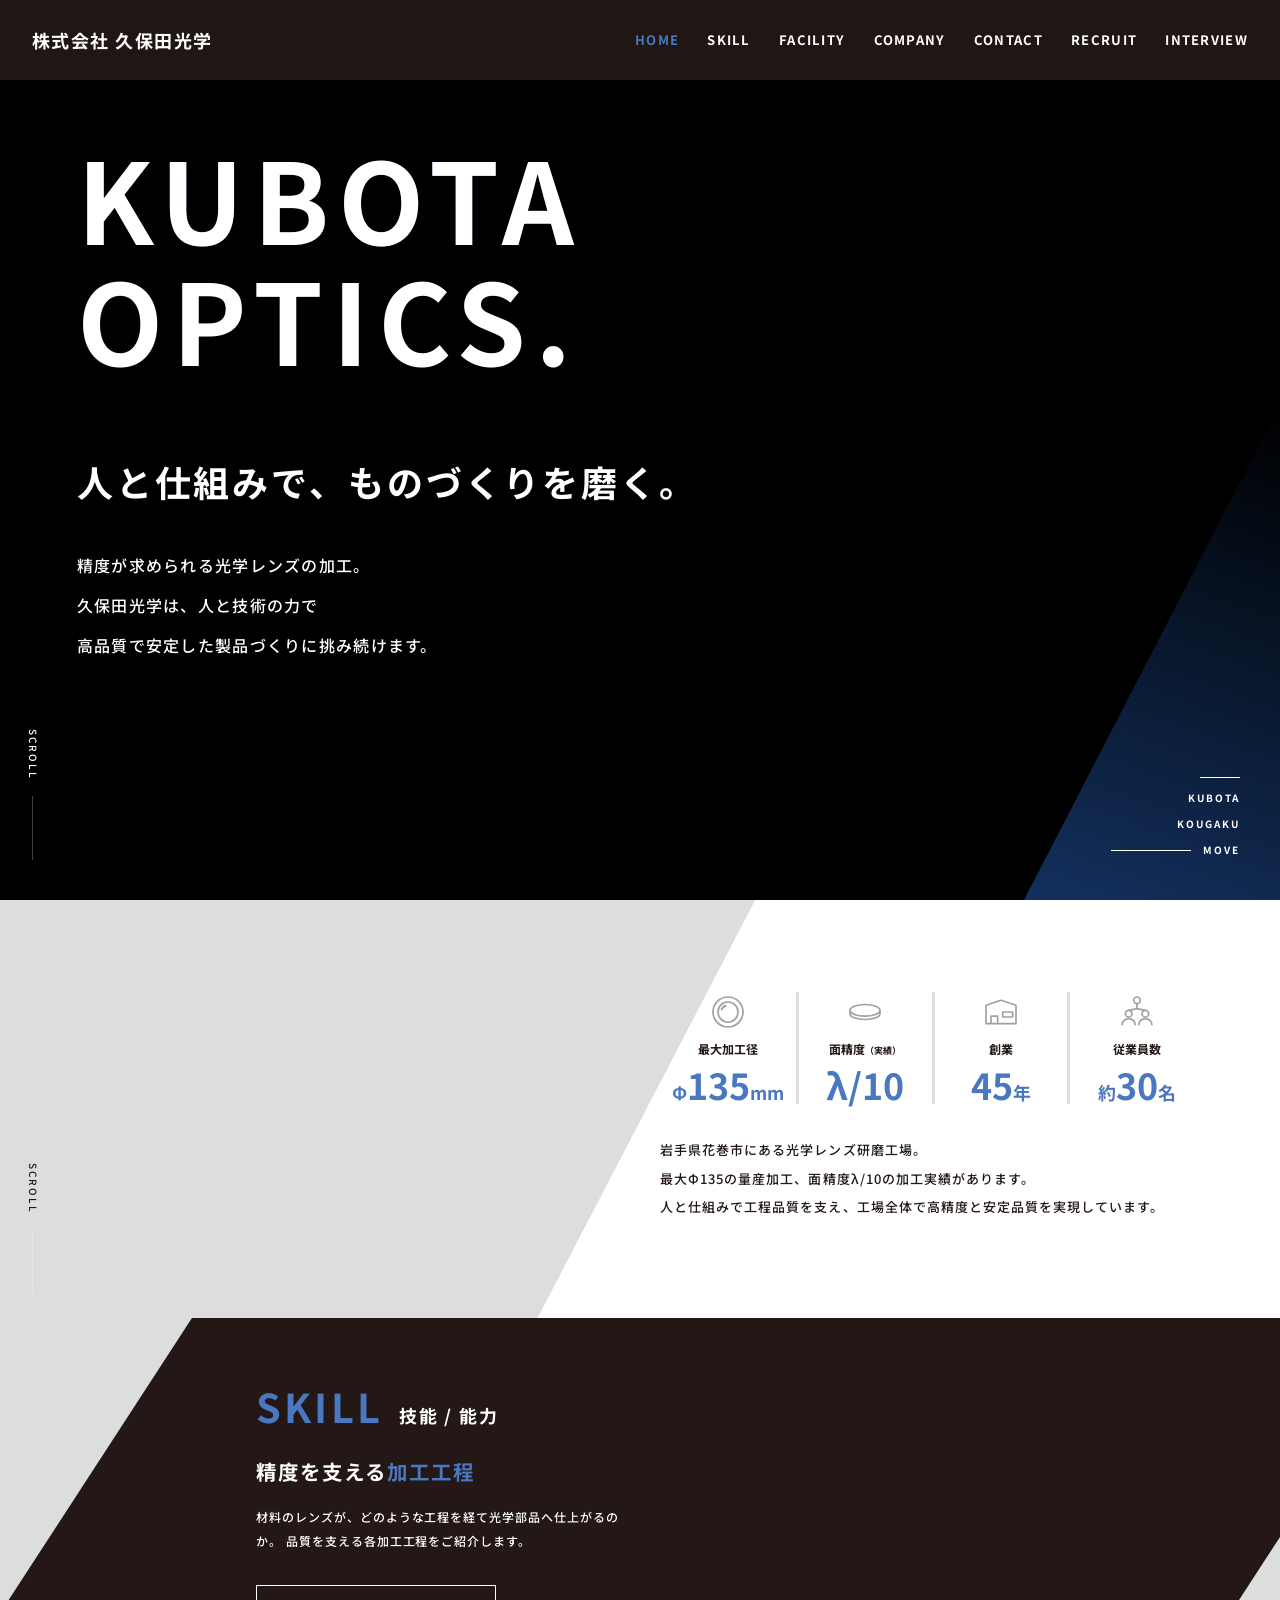
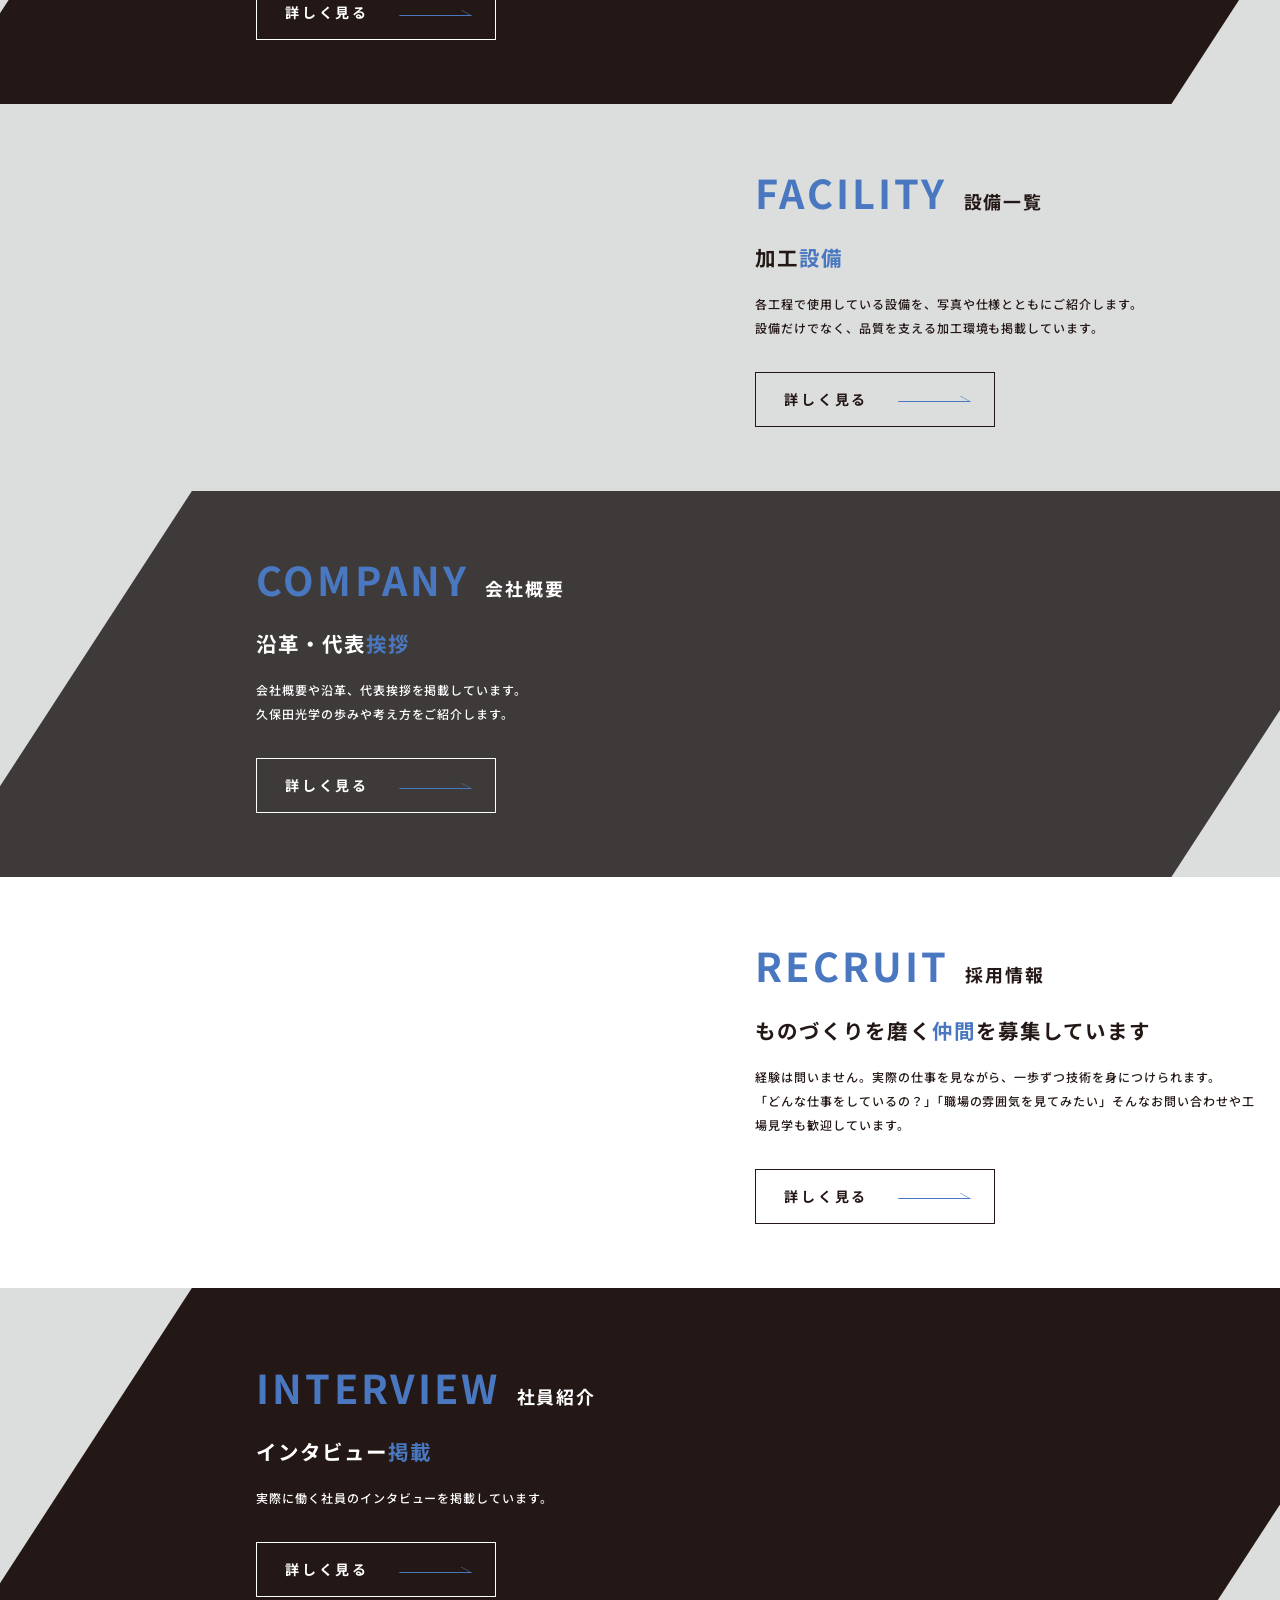
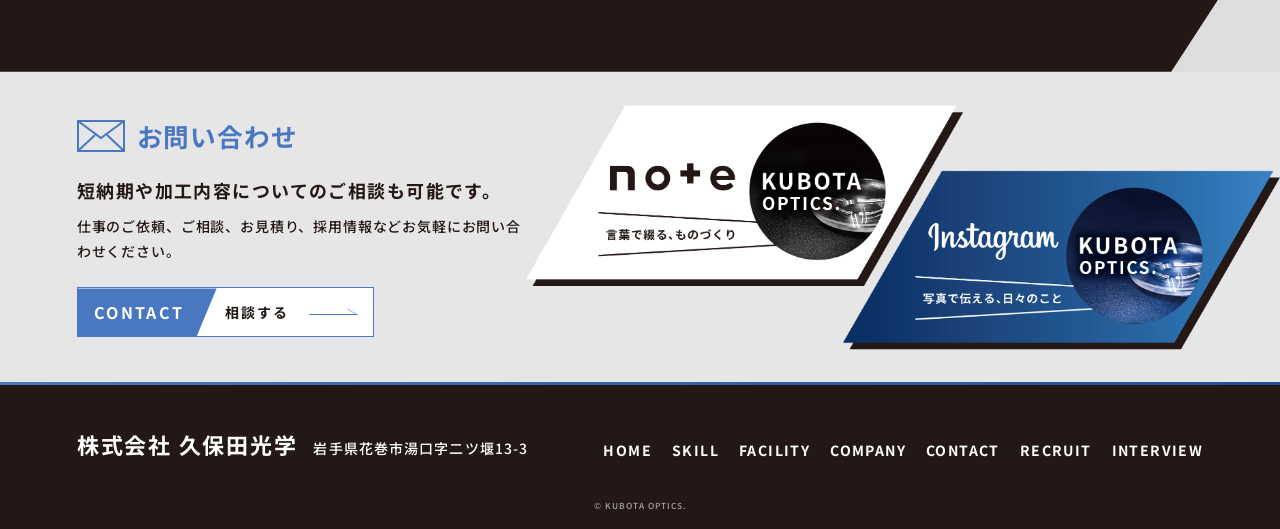
==== index.html @ 61ffe9e0 "initial commit" ====
<!doctype html>
<html lang="ja">
  <head>
    <meta charset="UTF-8" />
    <meta name="viewport" content="width=device-width, initial-scale=1.0" />

    <title>株式会社 久保田光学｜KUBOTA OPTICS.</title>
    <meta
      name="description"
      content="岩手県花巻市にある光学レンズ研磨工場、株式会社久保田光学の公式サイトです。"
    />

    <link rel="preconnect" href="https://fonts.googleapis.com" />
    <link rel="preconnect" href="https://fonts.gstatic.com" crossorigin />
    <link
      href="https://fonts.googleapis.com/css2?family=Noto+Sans+JP:wght@400;500;700;900&display=swap"
      rel="stylesheet"
    />
    <link rel="stylesheet" href="css/style.css" />
  </head>
  <body>
    <!-- ========== ヘッダー（常に追従） ========== -->
    <header class="l-header js-header">
      <div class="l-header__inner">
        <a class="l-header__logo" href="index.html">株式会社 久保田光学</a>

        <button
          class="c-hamburger js-hamburger"
          type="button"
          aria-controls="global-nav"
          aria-expanded="false"
          aria-label="メニューを開く"
        >
          <span class="c-hamburger__line"></span>
        </button>

        <nav
          class="l-header__nav js-drawer"
          id="global-nav"
          aria-label="グローバルナビゲーション"
        >
          <ul class="c-nav" role="list">
            <li class="c-nav__item">
              <a
                class="c-nav__link is-current"
                href="index.html"
                aria-current="page"
                >HOME</a
              >
            </li>
            <li class="c-nav__item">
              <a class="c-nav__link" href="skill.html">SKILL</a>
            </li>
            <li class="c-nav__item">
              <a class="c-nav__link" href="facility.html">FACILITY</a>
            </li>
            <li class="c-nav__item">
              <a class="c-nav__link" href="company.html">COMPANY</a>
            </li>
            <li class="c-nav__item">
              <a class="c-nav__link" href="contact.html">CONTACT</a>
            </li>
            <li class="c-nav__item">
              <a class="c-nav__link" href="recruit.html">RECRUIT</a>
            </li>
            <li class="c-nav__item">
              <a class="c-nav__link" href="interview.html">INTERVIEW</a>
            </li>
          </ul>
        </nav>
      </div>
    </header>

    <main>
      <!-- ========== KV + ABOUT（ロゴがスクロール追従→ABOUTで停止） ========== -->
      <div class="p-top-visual">
        <!-- 追従ロゴ：トラック内で sticky。トラック終端＝ABOUTのロゴ位置 -->
        <div class="p-top-visual__logo-track" aria-hidden="false">
          <h1 class="c-logo-mark js-logo-mark">
            <span class="c-logo-mark__line c-logo-mark__line--top">KUBOTA</span>
            <span class="c-logo-mark__line c-logo-mark__line--bottom"
              >OPTICS<span class="c-logo-mark__dot">.</span></span
            >
          </h1>
        </div>

        <!-- KV -->
        <section class="p-hero">
          <video
            class="p-hero__video js-hero-video"
            src="images/top/hero.mp4"
            poster="images/top/hero-poster.jpg"
            autoplay
            muted
            loop
            playsinline
            preload="metadata"
            aria-hidden="true"
          ></video>

          <div class="p-hero__inner l-inner">
            <!-- ロゴ分のスペース（実体は .c-logo-mark） -->
            <div
              class="p-hero__logo-space c-logo-space"
              aria-hidden="true"
            ></div>
            <p class="p-hero__catch">人と仕組みで、ものづくりを磨く。</p>
            <p class="p-hero__lead">
              精度が求められる光学レンズの加工。<br />
              久保田光学は、人と技術の力で<br />
              高品質で安定した製品づくりに挑み続けます。
            </p>
          </div>

          <p class="c-scroll-sign p-hero__scroll" aria-hidden="true">SCROLL</p>
          <p class="p-hero__move" aria-hidden="true">
            <span class="p-hero__move-text">KUBOTA</span>
            <span class="p-hero__move-text">KOUGAKU</span>
            <span class="p-hero__move-text p-hero__move-text--line">MOVE</span>
          </p>
        </section>

        <!-- ABOUT -->
        <section class="p-about" aria-labelledby="about-heading">
          <h2 class="u-visually-hidden" id="about-heading">
            久保田光学について
          </h2>
          <div class="p-about__inner l-inner">
            <div
              class="p-about__logo-space c-logo-space"
              aria-hidden="true"
            ></div>

            <div class="p-about__body">
              <ul class="c-data-list" role="list">
                <li class="c-data-list__item">
                  <svg
                    class="c-data-list__icon"
                    viewBox="0 0 48 48"
                    aria-hidden="true"
                  >
                    <circle cx="24" cy="24" r="18" />
                    <circle cx="24" cy="24" r="12" />
                    <path d="M16 22a9 9 0 0 1 6-6" />
                  </svg>
                  <p class="c-data-list__label">最大加工径</p>
                  <p class="c-data-list__value">
                    <small>Φ</small>135<small>mm</small>
                  </p>
                </li>
                <li class="c-data-list__item">
                  <svg
                    class="c-data-list__icon"
                    viewBox="0 0 48 48"
                    aria-hidden="true"
                  >
                    <ellipse cx="24" cy="22" rx="18" ry="7" />
                    <path d="M6 22v4c0 4 8 7 18 7s18-3 18-7v-4" />
                  </svg>
                  <p class="c-data-list__label">
                    面精度<small>（実績）</small>
                  </p>
                  <p class="c-data-list__value">λ/10</p>
                </li>
                <li class="c-data-list__item">
                  <svg
                    class="c-data-list__icon"
                    viewBox="0 0 48 48"
                    aria-hidden="true"
                  >
                    <path d="M6 38V16l18-6 18 6v22Z" />
                    <path d="M12 38v-9h8v9M26 24h12v6H26z" />
                  </svg>
                  <p class="c-data-list__label">創業</p>
                  <p class="c-data-list__value">45<small>年</small></p>
                </li>
                <li class="c-data-list__item">
                  <svg
                    class="c-data-list__icon"
                    viewBox="0 0 48 48"
                    aria-hidden="true"
                  >
                    <circle cx="24" cy="10" r="4" />
                    <circle cx="14" cy="26" r="4" />
                    <circle cx="34" cy="26" r="4" />
                    <path
                      d="M24 14v6M24 20 14 22M24 20l10 2M6 40c0-5 4-8 8-8s8 3 8 8M26 40c0-5 4-8 8-8s8 3 8 8"
                    />
                  </svg>
                  <p class="c-data-list__label">従業員数</p>
                  <p class="c-data-list__value">
                    <small>約</small>30<small>名</small>
                  </p>
                </li>
              </ul>

              <p class="p-about__text">
                岩手県花巻市にある光学レンズ研磨工場。<br />
                最大Φ135の量産加工、面精度λ/10の加工実績があります。<br
                  class="u-hidden-sp"
                />
                人と仕組みで工程品質を支え、工場全体で高精度と安定品質を実現しています。
              </p>
            </div>
          </div>

          <p class="c-scroll-sign p-about__scroll" aria-hidden="true">SCROLL</p>
        </section>
      </div>

      <!-- ========== SKILL ========== -->
      <section
        class="c-split c-split--panel-dark"
        id="skill"
        aria-labelledby="skill-heading"
      >
        <div class="c-split__body js-inview u-slide-left-sp">
          <h2 class="c-section-title" id="skill-heading">
            <span class="c-section-title__en">SKILL</span>
            <span class="c-section-title__ja">技能 / 能力</span>
          </h2>
          <p class="c-split__subtitle">精度を支える<em>加工工程</em></p>
          <p class="c-split__text">
            材料のレンズが、どのような工程を経て光学部品へ仕上がるのか。
            品質を支える各加工工程をご紹介します。
          </p>
          <a class="c-button" href="skill.html">詳しく見る</a>
        </div>
        <div class="c-split__media js-inview u-fade-left">
          <div class="c-photo-swap">
            <picture>
              <!-- SP 専用画像 -->
              <source
                media="(max-width: 767px)"
                srcset="images/top/skill-sp.png"
              />
              <img
                class="c-photo-swap__img"
                src="images/top/skill-mono.png"
                alt="研磨中の光学レンズ"
                width="1500"
                height="731"
                loading="lazy"
              />
            </picture>
            <img
              class="c-photo-swap__img c-photo-swap__img--color"
              src="images/top/skill-color.png"
              alt=""
              width="1500"
              height="731"
              loading="lazy"
            />
          </div>
        </div>
      </section>

      <!-- ========== FACILITY ========== -->
      <section
        class="c-split c-split--reverse c-split--light"
        id="facility"
        aria-labelledby="facility-heading"
      >
        <div class="c-split__body js-inview u-slide-left-sp">
          <h2 class="c-section-title" id="facility-heading">
            <span class="c-section-title__en">FACILITY</span>
            <span class="c-section-title__ja">設備一覧</span>
          </h2>
          <p class="c-split__subtitle">加工<em>設備</em></p>
          <p class="c-split__text">
            各工程で使用している設備を、写真や仕様とともにご紹介します。<br
              class="u-hidden-sp"
            />
            設備だけでなく、品質を支える加工環境も掲載しています。
          </p>
          <a class="c-button" href="facility.html">詳しく見る</a>
        </div>
        <div class="c-split__media js-inview u-fade-right">
          <div class="c-photo-swap">
            <picture>
              <!-- SP 専用画像 -->
              <source
                media="(max-width: 767px)"
                srcset="images/top/facility-sp.png"
              />
              <img
                class="c-photo-swap__img"
                src="images/top/facility-mono.png"
                alt="加工設備が並ぶ工場内"
                width="1960"
                height="731"
                loading="lazy"
              />
            </picture>
            <img
              class="c-photo-swap__img c-photo-swap__img--color"
              src="images/top/facility-color.png"
              alt=""
              width="1960"
              height="731"
              loading="lazy"
            />
          </div>
        </div>
      </section>

      <!-- ========== COMPANY ========== -->
      <section
        class="c-split c-split--panel-gray"
        id="company"
        aria-labelledby="company-heading"
      >
        <div class="c-split__body js-inview u-slide-left-sp">
          <h2 class="c-section-title" id="company-heading">
            <span class="c-section-title__en">COMPANY</span>
            <span class="c-section-title__ja">会社概要</span>
          </h2>
          <p class="c-split__subtitle">沿革・代表<em>挨拶</em></p>
          <p class="c-split__text">
            会社概要や沿革、代表挨拶を掲載しています。<br class="u-hidden-sp" />
            久保田光学の歩みや考え方をご紹介します。
          </p>
          <a class="c-button" href="company.html">詳しく見る</a>
        </div>
        <div class="c-split__media js-inview u-fade-left">
          <div class="c-photo-swap">
            <picture>
              <!-- SP 専用画像 -->
              <source
                media="(max-width: 767px)"
                srcset="images/top/company-sp.png"
              />
              <img
                class="c-photo-swap__img"
                src="images/top/company-mono.png"
                alt="久保田光学の社屋外観"
                width="1532"
                height="731"
                loading="lazy"
              />
            </picture>
            <img
              class="c-photo-swap__img c-photo-swap__img--color"
              src="images/top/company-color.png"
              alt=""
              width="1532"
              height="731"
              loading="lazy"
            />
          </div>
        </div>
      </section>

      <!-- ========== RECRUIT ========== -->
      <section
        class="c-split c-split--reverse c-split--white"
        id="recruit"
        aria-labelledby="recruit-heading"
      >
        <div class="c-split__body js-inview u-slide-left-sp">
          <h2 class="c-section-title" id="recruit-heading">
            <span class="c-section-title__en">RECRUIT</span>
            <span class="c-section-title__ja">採用情報</span>
          </h2>
          <p class="c-split__subtitle">
            <span class="u-inline-block">ものづくりを磨く<em>仲間</em>を</span
            ><br class="u-hidden-pc" /><span class="u-inline-block"
              >募集しています</span
            >
          </p>
          <p class="c-split__text">
            経験は問いません。<br class="u-hidden-pc" /><span
              class="u-hidden-sp"
              >実際の仕事を見ながら、</span
            >一歩ずつ技術を身につけられます。<span class="u-hidden-sp"
              ><br />
              「どんな仕事をしているの？」「職場の雰囲気を見てみたい」そんなお問い合わせや工場見学も歓迎しています。</span
            >
          </p>
          <a class="c-button" href="recruit.html">詳しく見る</a>
        </div>
        <div class="c-split__media js-inview u-fade-right">
          <div class="c-photo-swap">
            <picture>
              <!-- SP 専用画像 -->
              <source
                media="(max-width: 767px)"
                srcset="images/top/recruit-sp.png"
              />
              <img
                class="c-photo-swap__img"
                src="images/top/recruit-mono.png"
                alt="工場で働く社員たち"
                width="1975"
                height="731"
                loading="lazy"
              />
            </picture>
            <img
              class="c-photo-swap__img c-photo-swap__img--color"
              src="images/top/recruit-color.png"
              alt=""
              width="1975"
              height="731"
              loading="lazy"
            />
          </div>
        </div>
      </section>

      <!-- ========== INTERVIEW ========== -->
      <section
        class="c-split c-split--panel-dark"
        id="interview"
        aria-labelledby="interview-heading"
      >
        <div class="c-split__body js-inview u-slide-left-sp">
          <h2 class="c-section-title" id="interview-heading">
            <span class="c-section-title__en">INTERVIEW</span>
            <span class="c-section-title__ja">社員紹介</span>
          </h2>
          <p class="c-split__subtitle">インタビュー<em>掲載</em></p>
          <p class="c-split__text">
            実際に働く社員のインタビューを掲載しています。
          </p>
          <a class="c-button" href="interview.html">詳しく見る</a>
        </div>
        <div class="c-split__media js-inview u-fade-left">
          <div class="c-photo-swap">
            <picture>
              <!-- SP 専用画像 -->
              <source
                media="(max-width: 767px)"
                srcset="images/top/interview-sp.png"
              />
              <img
                class="c-photo-swap__img"
                src="images/top/interview-mono.png"
                alt="測定器でレンズを確認する社員"
                width="1525"
                height="731"
                loading="lazy"
              />
            </picture>
            <img
              class="c-photo-swap__img c-photo-swap__img--color"
              src="images/top/interview-color.png"
              alt=""
              width="1525"
              height="731"
              loading="lazy"
            />
          </div>
        </div>
      </section>

      <!-- ========== CONTACT ========== -->
      <section
        class="p-top-contact"
        id="contact"
        aria-labelledby="contact-heading"
      >
        <div class="p-top-contact__inner l-inner">
          <div class="p-top-contact__body">
            <h2 class="c-icon-title" id="contact-heading">
              <svg
                class="c-icon-title__icon"
                viewBox="0 0 48 32"
                aria-hidden="true"
              >
                <rect x="1" y="1" width="46" height="30" />
                <path d="m1 1 23 17L47 1M1 31l17-16M47 31 30 15" />
              </svg>
              お問い合わせ
            </h2>
            <p class="p-top-contact__lead">
              短納期や加工内容についてのご相談も可能<br
                class="u-hidden-pc"
              />です。
            </p>
            <p class="p-top-contact__text">
              仕事のご依頼、ご相談、お見積り、採用情報などお気軽にお問い合わせください。
            </p>
            <a class="c-cta-button" href="contact.html">
              <span class="c-cta-button__label">CONTACT</span>
              <span class="c-cta-button__text">相談する</span>
            </a>
          </div>

          <div class="p-top-contact__sns">
            <ul class="c-banner-list c-banner-list--stagger" role="list">
              <li class="c-banner-list__item js-inview u-fade-up">
                <a
                  class="c-banner"
                  href="https://note.com/kubota_optical"
                  target="_blank"
                  rel="noopener noreferrer"
                >
                  <picture>
                    <!-- SP 専用画像 -->
                    <source
                      media="(max-width: 767px)"
                      srcset="images/top/banner-note-sp.png"
                    />
                    <img
                      class="c-banner__img"
                      src="images/top/banner-note.png"
                      alt="note｜久保田光学の公式note"
                      width="1282"
                      height="535"
                      loading="lazy"
                    />
                  </picture>
                </a>
              </li>
              <li
                class="c-banner-list__item js-inview u-fade-up"
                style="--delay: 0.15s"
              >
                <a
                  class="c-banner"
                  href="https://www.instagram.com/kubota_optics/"
                  target="_blank"
                  rel="noopener noreferrer"
                >
                  <picture>
                    <!-- SP 専用画像 -->
                    <source
                      media="(max-width: 767px)"
                      srcset="images/top/banner-instagram-sp.png"
                    />
                    <img
                      class="c-banner__img"
                      src="images/top/banner-instagram.png"
                      alt="Instagram｜久保田光学の公式インスタグラム"
                      width="1282"
                      height="535"
                      loading="lazy"
                    />
                  </picture>
                </a>
              </li>
            </ul>
          </div>
        </div>
      </section>
    </main>

    <!-- ========== フッター ========== -->
    <footer class="l-footer">
      <div class="l-footer__inner l-inner">
        <div class="l-footer__info">
          <p class="l-footer__name">株式会社 久保田光学</p>
          <address class="l-footer__address">
            岩手県花巻市湯口字二ツ堰13-3
          </address>
        </div>
        <nav class="l-footer__nav" aria-label="フッターナビゲーション">
          <ul class="c-nav c-nav--sub" role="list">
            <li class="c-nav__item">
              <a class="c-nav__link" href="index.html">HOME</a>
            </li>
            <li class="c-nav__item">
              <a class="c-nav__link" href="skill.html">SKILL</a>
            </li>
            <li class="c-nav__item">
              <a class="c-nav__link" href="facility.html">FACILITY</a>
            </li>
            <li class="c-nav__item">
              <a class="c-nav__link" href="company.html">COMPANY</a>
            </li>
            <li class="c-nav__item">
              <a class="c-nav__link" href="contact.html">CONTACT</a>
            </li>
            <li class="c-nav__item">
              <a class="c-nav__link" href="recruit.html">RECRUIT</a>
            </li>
            <li class="c-nav__item">
              <a class="c-nav__link" href="interview.html">INTERVIEW</a>
            </li>
          </ul>
        </nav>
      </div>
      <p class="l-footer__copy"><small>&copy; KUBOTA OPTICS.</small></p>
    </footer>

    <script src="js/main.js"></script>
  </body>
</html>
---- css/style.css ----
/*-------------------------
  リセット
-------------------------*/

*,
*::before,
*::after {
  box-sizing: border-box;
}

body,
h1,
h2,
h3,
h4,
p,
figure,
blockquote,
dl,
dd {
  margin: 0;
}

ul[role="list"],
ol[role="list"] {
  list-style: none;
}

html {
  scroll-behavior: smooth;
}

body {
  min-height: 100vh;
  line-height: 1.5;
}

a:not([class]) {
  text-decoration-skip-ink: auto;
}

img,
picture {
  max-width: 100%;
  height: auto;
  display: block;
}

input,
button,
textarea,
select {
  -webkit-appearance: none;
  -moz-appearance: none;
  appearance: none;
  background: transparent;
  border: none;
  border-radius: 0;
  font: inherit;
  outline: none;
}

textarea {
  resize: vertical;
}

input[type="checkbox"],
input[type="radio"] {
  display: none;
}

input[type="submit"],
input[type="button"],
label,
button,
select {
  cursor: pointer;
}

select::-ms-expand {
  display: none;
}

ul,
ol,
dd {
  margin: 0;
  padding: 0;
  list-style: none;
}

li {
  list-style: none;
}

a {
  color: inherit;
  cursor: pointer;
  text-decoration: none;
}

@media (prefers-reduced-motion: reduce) {
  html {
    scroll-behavior: auto;
  }
  *,
  *::before,
  *::after {
    animation-duration: 0.01ms !important;
    animation-iteration-count: 1 !important;
    transition-duration: 0.01ms !important;
    scroll-behavior: auto !important;
  }
}

/*-------------------------
  基本設定
-------------------------*/

:root {
  /* カラー */
  --color-main: #4a78c0;
  --color-main-dark: #1f4f9a;
  --color-dark: #231815;
  --color-charcoal: #3e3a39;
  --color-gray: #dcdddd;
  --color-main-light: #bcd3ec;
  --color-main-bright: #3b82c5;
  --color-sub: #a9876d;
  --color-accent: #660d1f;
  --color-bg: #f9f9f9;
  --color-white: #ffffff;
  --color-black: #000000;
  --color-font: #424242;
  --color-border: #ececec;
  --color-link: #337ab7;

  /* タイポグラフィ */
  --font-base:
    "Noto Sans JP", "ヒラギノ角ゴ Pro W3", "Hiragino Kaku Gothic Pro", メイリオ,
    Meiryo, "Arial", sans-serif;

  /* スペーシング */
  --spacing-xs: 4px;
  --spacing-sm: 8px;
  --spacing-md: 16px;
  --spacing-lg: 24px;
  --spacing-xl: 40px;
  --spacing-2xl: 80px;

  /* 角丸 */
  --radius-sm: 4px;
  --radius-md: 8px;
  --radius-lg: 16px;
  --radius-full: 9999px;

  /* ヘッダー高さ（scroll-margin-top と連動） */
  --header-height: 60px;

  /* トランジション */
  --transition-speed: 0.4s;
  --ease-out: cubic-bezier(0.22, 1, 0.36, 1);

  /* 重なり順 */
  --z-logo: 50;
  --z-header: 100;
}

@media (min-width: 1024px) {
  :root {
    --header-height: 80px;
  }
}

:where(html) {
  font-family: var(--font-base);
  font-weight: 500;
  color: var(--color-font);
  line-height: 1.5;
}

:where(h1, h2, h3) {
  letter-spacing: 0.04em;
  font-feature-settings: "palt";
}

:where(p) {
  line-height: 1.75;
}

:where(img) {
  object-fit: cover;
}

/*-------------------------
  レイアウト調整
-------------------------*/

.l-inner {
  max-width: 1280px;
  padding-inline: var(--inner-padding);
  margin: 0 auto;
}

.l-block {
  margin: 80px 0;
  position: relative;
  scroll-margin-top: var(--header-height);
}

@media (min-width: 1024px) {
  .l-block {
    margin: 140px 0;
  }
}

.l-block--background {
  background-color: var(--color-bg);
  padding: 40px 0;
}

@media (min-width: 1024px) {
  .l-block--background {
    padding: 80px 0;
  }
}

/* ロゴ（KUBOTA OPTICS.）のサイズは KV と ABOUT のスペースで共有する */
:root {
  --logo-font-size: min(17vw, 112px);
  --logo-line-height: 1.08;
  --logo-height: calc(var(--logo-font-size) * var(--logo-line-height) * 2);
  --logo-offset: 40px; /* ヘッダー下からロゴまでの余白 */
  --about-pb: 56px; /* ABOUT 下余白 */
  --inner-padding: clamp(24px, 6%, 80px); /* .l-inner と追従ロゴで共有 */
}

@media (min-width: 768px) {
  :root {
    --logo-font-size: clamp(64px, 9vw, 112px);
  }
}

@media (min-width: 1024px) {
  :root {
    --logo-offset: 56px;
    --about-pb: 96px;
  }
}

body {
  background-color: var(--color-gray);
}

/*=========================================================
  Layout
=========================================================*/

/*-------------------------
  l-main：下層ページは固定ヘッダーの高さぶん下げる
-------------------------*/
.l-main {
  padding-top: var(--header-height);
  background-color: var(--color-white);
}

/*-------------------------
  l-header
-------------------------*/
.l-header {
  position: fixed;
  inset: 0 0 auto;
  z-index: var(--z-header);
  height: var(--header-height);
  background-color: rgb(35 24 21 / 0.92);
  color: var(--color-white);
}

.l-header__inner {
  display: flex;
  align-items: center;
  justify-content: space-between;
  height: 100%;
  padding-inline: 16px;
}

@media (min-width: 1024px) {
  .l-header__inner {
    padding-inline: 32px;
  }
}

.l-header__logo {
  font-size: 16px;
  font-weight: 700;
  letter-spacing: 0.08em;
}

@media (min-width: 1024px) {
  .l-header__logo {
    font-size: 18px;
  }
}

/* SP：ドロワー */
.l-header__nav {
  position: fixed;
  inset: var(--header-height) 0 0;
  display: grid;
  place-items: center;
  background-color: rgb(35 24 21 / 0.97);
  opacity: 0;
  visibility: hidden;
  transition:
    opacity var(--transition-speed),
    visibility var(--transition-speed);
}

.l-header__nav.is-open {
  opacity: 1;
  visibility: visible;
}

.l-header__nav .c-nav {
  flex-direction: column;
  align-items: center;
  gap: 28px;
  font-size: 16px;
}

@media (min-width: 1024px) {
  .l-header__nav {
    position: static;
    display: block;
    background: none;
    opacity: 1;
    visibility: visible;
  }

  .l-header__nav .c-nav {
    flex-direction: row;
    gap: clamp(16px, 2.2vw, 32px);
    font-size: 13px;
  }
}

/*-------------------------
  l-footer
-------------------------*/
.l-footer {
  background-color: var(--color-dark);
  color: var(--color-white);
  padding-block: 40px 16px;
}

/* SP：ナビ → 青ライン → 会社情報 */
.l-footer__inner {
  display: flex;
  flex-direction: column;
  gap: 40px;
}

.l-footer__info {
  position: relative;
  order: 1;
  display: flex;
  flex-wrap: wrap;
  align-items: baseline;
  gap: 4px 16px;
  padding-top: 32px;
}

/* 画面幅いっぱいのグラデーションライン */
.l-footer__info::before {
  content: "";
  position: absolute;
  top: 0;
  left: calc(50% - 50vw);
  width: 100vw;
  height: 4px;
  background: linear-gradient(
    90deg,
    var(--color-main) 0%,
    var(--color-main-dark) 50%,
    var(--color-dark) 100%
  );
}

@media (min-width: 1024px) {
  .l-footer__inner {
    flex-direction: row;
    align-items: flex-end;
    justify-content: space-between;
    gap: 24px;
    line-height: 2;
  }

  .l-footer__info {
    order: 0;
    padding-top: 0;
  }

  .l-footer__info::before {
    content: none;
  }

  /* PC：フッター上端に画面幅いっぱいの青いライン */
  .l-footer {
    border-top: 3px solid transparent;
    border-image: linear-gradient(
        90deg,
        var(--color-main) 0%,
        var(--color-main-dark) 100%
      )
      1;
  }
}

.l-footer__name {
  font-size: 18px;
  font-weight: 700;
  letter-spacing: 0.08em;
}

.l-footer__address {
  font-size: 14px;
  font-style: normal;
  letter-spacing: 0.08em;
}

.l-footer__copy {
  margin-top: 32px;
  text-align: center;
  font-size: 10px;
  letter-spacing: 0.1em;
  opacity: 0.6;
}

@media (min-width: 1024px) {
  .l-footer__name {
    font-size: 22px;
  }
}

/*=========================================================
  Component
=========================================================*/

/*-------------------------
  c-nav：ナビゲーション（ヘッダー / フッター共通）
-------------------------*/
.c-nav {
  display: flex;
  flex-wrap: wrap;
  gap: 12px 20px;
  font-weight: 700;
  letter-spacing: 0.1em;
}

.c-nav__link {
  transition: color var(--transition-speed);
}

.c-nav__link:hover,
.c-nav__link:focus-visible,
.c-nav__link.is-current {
  color: var(--color-main);
}

/* フッター用：SP は大きめ、PC は小さめ */
.c-nav--sub {
  gap: 20px 28px;
  font-size: 14px;
}

@media (min-width: 1024px) {
  .c-nav--sub {
    gap: 12px 20px;
    font-size: 14px;
  }
}

/*-------------------------
  c-hamburger
-------------------------*/
.c-hamburger {
  position: relative;
  width: 44px;
  height: 44px;
  color: var(--color-white);
}

.c-hamburger__line,
.c-hamburger__line::before,
.c-hamburger__line::after {
  position: absolute;
  left: 10px;
  width: 24px;
  height: 2px;
  background-color: currentColor;
  transition:
    transform var(--transition-speed),
    background-color var(--transition-speed);
}

.c-hamburger__line {
  top: 21px;
}

.c-hamburger__line::before,
.c-hamburger__line::after {
  content: "";
  left: 0;
}

.c-hamburger__line::before {
  transform: translateY(-8px);
}

.c-hamburger__line::after {
  transform: translateY(8px);
}

.c-hamburger[aria-expanded="true"] .c-hamburger__line {
  background-color: transparent;
}

.c-hamburger[aria-expanded="true"] .c-hamburger__line::before {
  transform: rotate(45deg);
}

.c-hamburger[aria-expanded="true"] .c-hamburger__line::after {
  transform: rotate(-45deg);
}

@media (min-width: 1024px) {
  .c-hamburger {
    display: none;
  }
}

/*-------------------------
  c-logo-mark：KUBOTA OPTICS. ロゴ
  .is-colored で白 → ブランドカラーへ
-------------------------*/
.c-logo-mark {
  font-size: var(--logo-font-size);
  font-weight: 700;
  line-height: var(--logo-line-height);
  letter-spacing: 0.08em;
  color: var(--color-white);
}

.c-logo-mark__line {
  display: block;
  white-space: nowrap;
}

/* 上段：白のレイヤーを縮めて下のグラデーションを見せる */
.c-logo-mark__line--top {
  width: fit-content;
  color: transparent;
  background-image:
    linear-gradient(var(--color-white), var(--color-white)),
    linear-gradient(180deg, var(--color-main) 0%, var(--color-main-dark) 100%);
  background-repeat: no-repeat;
  background-size:
    100% 100%,
    100% 100%;
  background-position:
    right,
    0 0;
  -webkit-background-clip: text;
  background-clip: text;
  transition: background-size 0.8s var(--ease-out);
}

.c-logo-mark__line--bottom,
.c-logo-mark__dot {
  transition: color 0.8s var(--ease-out);
}

.c-logo-mark.is-colored .c-logo-mark__line--top {
  background-size:
    0% 100%,
    100% 100%;
}

.c-logo-mark.is-colored .c-logo-mark__line--bottom {
  color: var(--color-dark);
}

.c-logo-mark.is-colored .c-logo-mark__dot {
  color: var(--color-main);
}

/* ロゴを置くための空きスペース */
.c-logo-space {
  height: var(--logo-height);
}

/*-------------------------
  c-scroll-sign：縦書きSCROLL
-------------------------*/
.c-scroll-sign {
  display: none;
}

@media (min-width: 768px) {
  .c-scroll-sign {
    position: absolute;
    left: 24px;
    display: flex;
    align-items: center;
    gap: 16px;
    writing-mode: vertical-rl;
    font-size: 10px;
    letter-spacing: 0.2em;
  }

  /*
    線：薄いレール（下のレイヤー）の上を、白い線が上から下へ流れ続ける
    1枚目＝流れる線 / 2枚目＝レール
  */
  .c-scroll-sign::after {
    content: "";
    width: 1px;
    height: 64px;
    background:
      linear-gradient(currentColor, currentColor) no-repeat,
      linear-gradient(
        color-mix(in srgb, currentColor 25%, transparent),
        color-mix(in srgb, currentColor 25%, transparent)
      );
    background-size:
      100% 0%,
      100% 100%;
    animation: c-scroll-sign-line 2s cubic-bezier(0.65, 0, 0.35, 1) infinite;
  }
}

/* 上から伸びる → 下へ抜けていく */
@keyframes c-scroll-sign-line {
  0% {
    background-position:
      0 0,
      0 0;
    background-size:
      100% 0%,
      100% 100%;
  }

  50% {
    background-position:
      0 0,
      0 0;
    background-size:
      100% 100%,
      100% 100%;
  }

  50.1% {
    background-position:
      0 100%,
      0 0;
  }

  100% {
    background-position:
      0 100%,
      0 0;
    background-size:
      100% 0%,
      100% 100%;
  }
}

/* 動きを減らす設定では、線を表示したまま止める */
@media (prefers-reduced-motion: reduce) {
  .c-scroll-sign::after {
    animation: none;
    background-size:
      100% 100%,
      100% 100%;
  }
}

/*-------------------------
  c-section-title：英字＋和文見出し
-------------------------*/
.c-section-title {
  display: flex;
  flex-wrap: wrap;
  align-items: baseline;
  gap: 4px 16px;
}

.c-section-title__en {
  font-size: clamp(32px, 3.1vw, 56px);
  font-weight: 700;
  line-height: 1.2;
  letter-spacing: 0.08em;
  color: var(--color-main);
}

.c-section-title__ja {
  font-size: clamp(14px, 1.4vw, 18px);
  font-weight: 700;
  letter-spacing: 0.1em;
}

.c-section-title--light .c-section-title__en {
  color: var(--color-white);
}

/*-------------------------
  c-button：詳しく見る
-------------------------*/
.c-button {
  display: inline-flex;
  align-items: center;
  justify-content: space-between;
  gap: 24px;
  min-width: 200px;
  padding: 14px 24px;
  border: 1px solid currentColor;
  font-size: 13px;
  font-weight: 700;
  letter-spacing: 0.2em;
  transition: background-color var(--transition-speed);
}

/* 矢印（c-cta-button と共通） */
.c-button::after,
.c-cta-button__text::after {
  content: "";
  flex-shrink: 0;
  width: 56px;
  height: 6px;
  border-right: 1px solid var(--button-arrow, var(--color-main));
  border-bottom: 1px solid var(--button-arrow, var(--color-main));
  transform: skewX(60deg);
  transition: translate var(--transition-speed) var(--ease-out);
}

@media (min-width: 768px) {
  .c-button {
    min-width: 240px;
    padding: 16px 28px;
    font-size: 14px;
  }
}

.c-button:hover,
.c-button:focus-visible {
  background-color: rgb(255 255 255 / 0.08);
}

.c-button:hover::after,
.c-button:focus-visible::after,
.c-cta-button:hover .c-cta-button__text::after,
.c-cta-button:focus-visible .c-cta-button__text::after {
  translate: 8px 0;
}

@media (min-width: 768px) {
  .c-button::after {
    width: 72px;
  }
}

.c-button--light {
  --button-arrow: currentColor;

  color: var(--color-white);
}

/*-------------------------
  c-cta-button：CONTACT 相談する（SP は横幅いっぱい）
-------------------------*/
.c-cta-button {
  display: flex;
  align-items: stretch;
  border: 2px solid var(--color-main);
  background-color: var(--color-white);
}

@media (min-width: 768px) {
  .c-cta-button {
    display: inline-flex;
    border-width: 1px;
  }
}

.c-cta-button__label {
  display: grid;
  flex: 0 0 52%;
  place-items: center;
  padding: 12px 32px 12px 16px;
  background-color: var(--color-main);
  color: var(--color-white);
  font-size: 20px;
  font-weight: 700;
  letter-spacing: 0.15em;
  clip-path: polygon(0 0, 100% 0, calc(100% - 20px) 100%, 0 100%);
}

@media (min-width: 768px) {
  .c-cta-button__label {
    flex-basis: auto;
    font-size: 16px;
  }
}

.c-cta-button__text {
  display: flex;
  flex: 1;
  align-items: center;
  justify-content: center;
  gap: 12px;
  padding-inline: 4px 16px;
  white-space: nowrap;
  font-size: 14px;
  font-weight: 700;
  letter-spacing: 0.15em;
  color: var(--color-dark);
}

.c-cta-button__text::after {
  width: 40px;
}

@media (min-width: 768px) {
  .c-cta-button__text {
    gap: 16px;
    padding-inline: 8px 20px;
  }

  .c-cta-button__text::after {
    width: 48px;
  }
}

/*-------------------------
  c-icon-title：アイコン付き見出し
-------------------------*/
.c-icon-title {
  display: flex;
  align-items: center;
  gap: 12px;
  font-size: clamp(20px, 2vw, 26px);
  font-weight: 700;
  color: var(--color-main);
}

.c-icon-title__icon {
  width: 48px;
  fill: none;
  stroke: currentColor;
  stroke-width: 2;
}

/*-------------------------
  c-data-list：アイコン付き数値リスト
-------------------------*/
.c-data-list {
  display: grid;
  grid-template-columns: repeat(4, minmax(0, 1fr));
}

.c-data-list__item {
  display: grid;
  justify-items: center;
  gap: 6px;
  padding-inline: 4px;
  text-align: center;
}

.c-data-list__item + .c-data-list__item {
  border-left: 3px solid var(--color-gray);
}

.c-data-list__icon {
  width: clamp(28px, 7vw, 40px);
  height: clamp(28px, 7vw, 40px);
  fill: none;
  stroke: #9fa0a0;
  stroke-width: 2;
  stroke-linejoin: round;
}

.c-data-list__label {
  font-size: clamp(10px, 2.8vw, 12px);
  font-weight: 700;
  color: var(--color-dark);
}

.c-data-list__label small {
  font-size: 0.75em;
}

.c-data-list__value {
  font-size: clamp(18px, 4.8vw, 40px);
  font-weight: 700;
  line-height: 1.1;
  white-space: nowrap;
  color: var(--color-main);
}

@media (min-width: 768px) {
  .c-data-list__value {
    font-size: clamp(24px, 2.8vw, 40px);
  }
}

.c-data-list__value small {
  font-size: 0.5em;
}

/*-------------------------
  c-split：斜めパネル＋写真の2カラム
  修飾子：
   --reverse     写真を左に配置
   --panel-dark  グレー地＋濃色パネル
   --panel-gray  グレー地＋チャコールパネル
   --light       グレー地（パネルなし）
   --white       白地（パネルなし）
-------------------------*/
.c-split {
  --split-bg: var(--color-gray);
  --split-panel: transparent;
  --split-color: var(--color-dark);
  --media-shape: polygon(70% 0, 100% 0, 100% 100%, 45% 100%);

  position: relative;
  isolation: isolate;
  display: grid;
  grid-template-columns: minmax(0, 1fr);
  overflow: hidden;
  background-color: var(--split-bg);
  color: var(--split-color);
  scroll-margin-top: var(--header-height);
}

.c-split::before {
  content: "";
  position: absolute;
  inset: 0;
  z-index: -1;
  background-color: var(--split-panel);
}

.c-split--panel-dark {
  --split-panel: var(--color-dark);
  --split-color: var(--color-white);
}

.c-split--panel-gray {
  --split-panel: var(--color-charcoal);
  --split-color: var(--color-white);
}

.c-split--white {
  --split-bg: #f0f0f0;
}

@media (min-width: 768px) {
  .c-split--white {
    --split-bg: var(--color-white);
  }
}

.c-split__body {
  padding: 32px 24px 48px 40px;
}

.c-split__subtitle {
  margin-top: 24px;
  font-size: clamp(17px, 1.6vw, 22px);
  font-weight: 700;
  letter-spacing: 0.1em;
}

.c-split__subtitle em {
  font-style: normal;
  color: var(--color-main);
}

.c-split__text {
  margin-top: 16px;
  font-size: 12px;
  line-height: 2;
  letter-spacing: 0.08em;
}

.c-split__body .c-button {
  margin-top: 32px;
}

/*
  PC：写真は画像側に斜めカットと青いラインが描き込み済み。
  SP：<picture> で SP 専用画像に切り替え、右側の背景として斜めに切り抜く。
      ホバーがないためカラー画像は使わない。
*/
.c-split__media {
  position: absolute;
  inset: 0;
  z-index: -1;
}

.c-split__media .c-photo-swap {
  height: 100%;
  overflow: hidden;
  clip-path: var(--media-shape);
}

.c-split__media .c-photo-swap__img {
  width: 100%;
  height: 100%;
  object-fit: cover;
}

.c-split__media .c-photo-swap__img--color {
  display: none;
}

/*
  PC：カンプ（1440px 幅）の比率を vw で再現
  - セクション高さ 30vw / 写真の高さ 28vw（上下中央）
  - 斜めの角度は横 0.65 : 縦 1（パネル・写真とも共通）
*/
@media (min-width: 768px) {
  .c-split {
    --split-slant: 0.65; /* 縦1に対する横のずれ */
    --split-panel-start: 15vw; /* パネル上辺の左端 */
    --split-panel-end: 91.5vw; /* パネル下辺の右端 */
    --split-photo-height: 28vw;

    display: flex;
    align-items: center;
    min-height: 30vw;
  }

  /* 斜めパネル：高さが変わっても角度が一定になるよう vw で指定 */
  .c-split::before {
    clip-path: polygon(
      var(--split-panel-start) 0,
      100% 0,
      100% calc(100% - (100vw - var(--split-panel-end)) / var(--split-slant)),
      var(--split-panel-end) 100%,
      0 100%,
      0 calc(var(--split-panel-start) / var(--split-slant))
    );
  }

  .c-split__body {
    position: relative;
    z-index: 1;
    width: 52vw;
    padding: 64px 24px 64px 20vw;
  }

  .c-split--reverse .c-split__body {
    width: auto;
    margin-left: 59vw;
    padding-left: 0;
  }

  /* 写真：画像の形のまま、高さを揃えて配置 */
  .c-split__media {
    z-index: auto;
  }

  .c-split__media .c-photo-swap {
    position: absolute;
    top: 50%;
    left: 48vw;
    height: var(--split-photo-height);
    margin-top: calc(var(--split-photo-height) / -2);
    overflow: visible;
    clip-path: none;
  }

  /* 写真左：右端を 57vw に合わせ、左側は画面外へ */
  .c-split--reverse .c-split__media .c-photo-swap {
    right: 43vw;
    left: auto;
  }

  .c-split__media .c-photo-swap__img {
    width: auto;
    max-width: none;
    height: 100%;
    object-fit: initial;
  }

  .c-split__media .c-photo-swap__img--color {
    display: block;
  }
}

/* 「詳しく見る」ホバーで写真をカラーに */
.c-split:has(.c-button:hover, .c-button:focus-visible)
  .c-photo-swap__img--color {
  opacity: 1;
}

/*-------------------------
  c-photo-swap：モノクロ / カラー切り替え写真
  親で .c-photo-swap__img--color の opacity を操作する
-------------------------*/
.c-photo-swap {
  position: relative;
}

/* <picture> で画像を切り替える場合も img の指定がそのまま効くように */
.c-photo-swap picture {
  display: contents;
}

.c-photo-swap__img {
  width: 100%;
  height: auto;
}

.c-photo-swap__img--color {
  position: absolute;
  top: 0;
  left: 0;
  opacity: 0;
  transition: opacity 0.6s ease;
}

/*-------------------------
  c-banner：外部リンクバナー
-------------------------*/
.c-banner-list {
  display: grid;
  grid-template-columns: minmax(0, 1fr);
  gap: 12px;
}

/*
  --stagger：2枚を重ねて、2枚目を右下にずらす（タブレット以上）
  幅・ずれ量はリストの横幅に対する % なので、置く場所が変わっても比率は保たれる
*/
@media (min-width: 768px) {
  .c-banner-list--stagger {
    --banner-width: 58%; /* 1枚の幅 */
    --banner-shift: 8.5%; /* 2枚目の下へのずれ */

    grid-template-areas: "stack";
    gap: 0;
  }

  .c-banner-list--stagger .c-banner-list__item {
    grid-area: stack;
    align-self: start;
    width: var(--banner-width);
  }

  .c-banner-list--stagger .c-banner-list__item:nth-child(2) {
    justify-self: end;
    margin-top: var(--banner-shift);
  }
}

/* 斜めの形と影は画像に描き込み済み。<picture> で SP 専用画像に切り替え可 */
.c-banner {
  display: block;
}

.c-banner picture {
  display: contents;
}

.c-banner__img {
  width: 100%;
  height: auto;
  transition:
    translate 0.4s var(--ease-out),
    opacity var(--transition-speed);
}

.c-banner:hover .c-banner__img,
.c-banner:focus-visible .c-banner__img {
  translate: 0 -4px;
  opacity: 0.85;
}
/*
  --row：2枚を横並びにし、斜めの余白ぶん重ねる（タブレット以上）
*/
@media (min-width: 768px) {
  .c-banner-list--row {
    --banner-overlap: 10%; /* 2枚目を左へ重ねる量（斜めの間にすき間を残す） */

    display: flex;
    gap: 0;
  }

  .c-banner-list--row .c-banner-list__item {
    flex: 1 1 0;
    min-width: 0;
  }

  .c-banner-list--row .c-banner-list__item + .c-banner-list__item {
    margin-left: calc(var(--banner-overlap) * -1);
  }
}

/*-------------------------
  c-page-hero：下層ページの KV（英字＋和文タイトル）
  左上の青い斜め面は KV の下まではみ出す
-------------------------*/
.c-page-hero {
  --page-hero-slant: 32vw; /* KV 上端での斜め面の幅 */

  position: relative;
  display: grid;
  background-color: var(--color-dark);
  color: var(--color-white);
}

.c-page-hero > * {
  grid-area: 1 / 1;
}

.c-page-hero::before {
  content: "";
  position: absolute;
  top: 0;
  left: 0;
  z-index: 1;
  width: var(--page-hero-slant);
  height: calc(var(--page-hero-slant) * 1.72);
  background: linear-gradient(
    180deg,
    var(--color-main) 0%,
    var(--color-main-dark) 60%,
    #0d2a5c 100%
  );
  clip-path: polygon(0 0, 100% 0, 0 100%);
  pointer-events: none;
}

.c-page-hero__img {
  width: 100%;
  height: auto;
  aspect-ratio: 375 / 153;
  object-fit: cover;
  object-position: 60% 50%;
}

/* SCROLL：KV の下へはみ出した青い斜め面の上に置く（PC のみ） */
.c-page-hero__scroll {
  display: none;
}

@media (min-width: 1024px) {
  .c-page-hero .c-page-hero__scroll {
    top: calc(100% + 32px);
    left: 3.2vw;
    z-index: 2;
    display: flex;
    color: var(--color-white);
  }
}

.c-page-hero__inner {
  position: relative;
  z-index: 2;
  align-self: center;
  padding-inline: 6.5vw;
}

.c-page-hero__title {
  display: flex;
  flex-wrap: wrap;
  align-items: baseline;
  gap: 4px 12px;
}

.c-page-hero__en {
  font-size: clamp(40px, 11vw, 96px);
  font-weight: 700;
  line-height: 1;
  letter-spacing: 0.02em;
}

.c-page-hero__ja {
  font-size: clamp(15px, 4vw, 28px);
  font-weight: 700;
  letter-spacing: 0.04em;
}

@media (min-width: 768px) {
  .c-page-hero {
    --page-hero-slant: 24vw;
  }

  .c-page-hero__img {
    aspect-ratio: auto;
  }

  .c-page-hero__inner {
    padding-inline: 7.6vw;
  }

  .c-page-hero__title {
    flex-direction: column;
    align-items: flex-start;
  }

  .c-page-hero__en {
    font-size: clamp(48px, 5.6vw, 96px);
  }

  .c-page-hero__ja {
    font-size: clamp(16px, 1.9vw, 28px);
  }
}

/*-------------------------
  c-intro：見出し＋本文＋図版の導入ブロック
  SP：図版 → 見出し → 本文 / PC：見出し｜本文｜図版の横並び
-------------------------*/
.c-intro {
  position: relative;
  background-color: var(--color-white);
  color: var(--color-dark);
}

.c-intro__inner {
  display: flex;
  flex-direction: column;
  padding: 16px 9.5vw 0;
}

.c-intro__figure {
  order: -1;
  padding: 0 4% 20px;
  border-bottom: 3px solid var(--color-gray);
}

.c-intro__figure img {
  width: 100%;
  height: auto;
}

.c-intro__title {
  position: relative;
  isolation: isolate;
  margin-top: 24px;
  font-size: 26px;
  font-weight: 700;
  letter-spacing: 0.1em;
  color: var(--color-main);
}

.c-intro__text {
  padding-block: 16px 28px;
  border-bottom: 3px solid var(--color-gray);
  font-size: 13px;
  line-height: 2;
  letter-spacing: 0.06em;
  font-feature-settings: "palt";
}

.c-intro__text p {
  line-height: inherit;
}

@media (min-width: 1024px) {
  .c-intro__inner {
    display: grid;
    grid-template-columns: auto minmax(0, 1fr) 28vw;
    align-items: start;
    gap: 2vw;
    padding: 28px 4vw 20px 12.7vw;
  }

  .c-intro__figure {
    order: 0;
    align-self: center;
    padding: 0;
    border: 0;
  }

  .c-intro__title {
    margin-top: 0;
    padding-bottom: 20px;
    font-size: clamp(28px, 2.6vw, 40px);
    line-height: 1.2;
  }

  /* 見出し下の淡い斜めライン */
  .c-intro__title::after {
    content: "";
    position: absolute;
    bottom: 0;
    left: -6vw;
    z-index: -1;
    width: 10.5vw;
    height: 18px;
    background-color: var(--color-main-light);
    transform: skewX(-30deg);
  }

  .c-intro__text {
    padding: 0;
    border: 0;
    font-size: clamp(12px, 0.93vw, 14px);
  }
}

/*-------------------------
  c-process：番号付きの工程ブロック（--reverse で写真を右へ）
  斜めの写真枠・青い線・番号は画像に描き込み済み（SP は専用画像）
  PC：画像の上に見出し・本文を重ねる
  SP：見出しは上の帯へ。本文は写真の斜めに沿って回り込ませる
-------------------------*/
.c-process-list {
  position: relative;
  isolation: isolate;
  display: grid;
  padding-bottom: 6vw;
  background-color: var(--color-white);
}

/*
  SP：一覧全体の背面に淡い青の三角形を敷く
  各工程のグレーの面に隠れ、見出し帯の部分だけが斜めにのぞいてジグザグに見える
*/
.c-process-list::before {
  content: "";
  position: absolute;
  inset: 0;
  z-index: -1;
  background-color: var(--color-main-light);
  clip-path: polygon(0 0, 77.5% 50%, 0 100%);
}

.c-process {
  /*
    SP 写真の高さ：最低 53vw。本文がそれより長い場合は JS が本文の高さを
    --process-photo-fit に入れ、写真を本文の下端まで伸ばす
  */
  --process-photo-height: max(var(--process-photo-fit, 0px), 53vw);
  --process-photo-max-width: 52vw;

  position: relative;
  z-index: 2;
  isolation: isolate;
  color: var(--color-dark);
}

/* 見出し帯 */
.c-process__head {
  position: relative;
  display: flex;
  flex-wrap: wrap;
  align-items: baseline;
  gap: 4px 20px;
  padding: 28px 20px 24px 8vw;
}

.c-process__title {
  position: relative;
  padding-bottom: 12px;
  font-size: 26px;
  font-weight: 700;
  line-height: 1.3;
}

/* 見出し下の青い斜めライン */
.c-process__title::after {
  content: "";
  position: absolute;
  bottom: 0;
  left: -6px;
  width: 64px;
  height: 6px;
  background-color: var(--color-main);
  transform: skewX(-40deg);
}

.c-process__sub {
  font-size: 15px;
  font-weight: 700;
  letter-spacing: 0.04em;
  color: var(--color-main);
}

/* 写真＋本文（SP はグレーの面） */
.c-process__body {
  display: flow-root;
  background-color: #e5e5e5;
}

/*
  SP：写真を左に浮かせ、斜めの辺に沿って本文を回り込ませる
  ・写真は本文の高さまで伸ばし、横幅は 52vw まで。はみ出す分は右側をトリミング
    （画像内の番号・白い線を残すため、左下基準）
  ・右側を切ると画像の斜めの辺が消えるため、斜めの辺と青い線は CSS で同じ形に描き直す。
    トリミングがない場合は画像の線とぴったり重なる
  ・元画像（高さ 1253px）の右辺の比率：上端で 18px（1.4%）、下端で 416px（33.2%）左へ寄る。
    青い斜め線の太さは 23px（1.84%）。高さ基準で拡大されるので、高さ × 比率で再現できる
  ・--photo-ratio：SP 画像の幅 / 高さ（HTML で指定）
*/
.c-process__media {
  --slant-top: calc(var(--process-photo-height) * 0.014);
  --slant-bottom: calc(var(--process-photo-height) * 0.332);
  --slant-line: calc(var(--process-photo-height) * 0.0184);

  position: relative;
  float: left;
  width: min(
    var(--process-photo-max-width),
    var(--process-photo-height) * var(--photo-ratio, 1)
  );
  height: var(--process-photo-height);
  shape-outside: polygon(
    0 0,
    calc(100% - var(--slant-top)) 0,
    calc(100% - var(--slant-bottom)) 100%,
    0 100%
  );
  shape-margin: 12px;
}

/* 青い斜め線（写真の背面に置き、斜めの辺からのぞかせる） */
.c-process__media::before {
  content: "";
  position: absolute;
  inset: 0;
  background-color: var(--color-main);
  clip-path: polygon(
    0 0,
    calc(100% - var(--slant-top)) 0,
    calc(100% - var(--slant-bottom)) 100%,
    0 100%
  );
}

.c-process__media picture {
  display: contents;
}

.c-process__img {
  position: relative;
  width: 100%;
  height: 100%;
  object-fit: cover;
  object-position: left bottom;
  clip-path: polygon(
    0 0,
    calc(100% - var(--slant-top) - var(--slant-line)) 0,
    calc(100% - var(--slant-bottom) - var(--slant-line)) 100%,
    0 100%
  );
}

.c-process__text {
  padding: 28px 16px 28px;
  font-size: 12px;
  line-height: 2;
  letter-spacing: 0.06em;
  font-feature-settings: "palt";
}

@media (min-width: 1024px) {
  .c-process-list {
    gap: 1.4vw;
    padding-bottom: 1.4vw;
  }

  /* PC は各工程の脇に三角形を置く（.c-process::before） */
  .c-process-list::before {
    content: none;
  }

  /* 画像の上に、見出し・本文を縦中央で重ねる */
  .c-process {
    display: grid;
    grid-template-columns: 50vw 30vw minmax(0, 1fr);
    grid-template-rows: 1fr auto auto 1fr;
  }

  .c-process--reverse {
    grid-template-columns: 18vw 28vw minmax(0, 1fr);
  }

  /*
    淡い青の三角形：パネルの外側（写真の反対側）から、次の工程の行まで 2 行分にまたがる。
    頂点は 2 行の間のすき間。次の行の写真に一部が隠れ、斜めの余白からのぞく。
    行の高さは画像の比率（519 / 2000）で決まるため vw で指定する
  */
  .c-process::before {
    content: "";
    position: absolute;
    top: 0;
    right: 0;
    left: 0;
    z-index: -1;
    height: calc(25.95vw * 2 + 1.4vw);
    background-color: var(--color-main-light);
    clip-path: polygon(
      100% calc(50% - 22vw),
      86.8vw 50%,
      100% calc(50% + 22vw)
    );
  }

  .c-process--reverse::before {
    clip-path: polygon(0 calc(50% - 22vw), 13.2vw 50%, 0 calc(50% + 22vw));
  }

  .c-process__body {
    display: contents;
  }

  .c-process__media {
    grid-area: 1 / 1 / -1 / -1;
    float: none;
    width: auto;
    height: auto;
    shape-outside: none;
  }

  .c-process__media::before {
    content: none;
  }

  .c-process__img {
    width: 100%;
    height: auto;
    object-fit: initial;
    clip-path: none;
  }

  /* マークアップ上は写真より前にあるため、重なり順を上げる */
  .c-process__head {
    z-index: 1;
    grid-area: 2 / 2;
    gap: 4px 2vw;
    padding: 0;
  }

  .c-process__title {
    font-size: clamp(24px, 2.3vw, 34px);
    padding-bottom: 14px;
  }

  .c-process__title::after {
    left: -0.8vw;
    width: 6.7vw;
  }

  .c-process__sub {
    font-size: clamp(12px, 0.97vw, 14px);
  }

  .c-process__text {
    grid-area: 3 / 2;
    padding: 1.8vw 0 0;
    font-size: clamp(12px, 0.97vw, 14px);
    letter-spacing: 0.04em;
  }
}

/* スクロールで写真枠フェードイン → 文字を後から表示 */
.is-js .c-process__media {
  opacity: 0;
  translate: -40px 0;
  transition:
    opacity 1s ease,
    translate 1.2s var(--ease-out);
}

.is-js .c-process--reverse .c-process__media {
  translate: 40px 0;
}

.is-js .c-process__head,
.is-js .c-process__text {
  opacity: 0;
  translate: 0 24px;
  transition:
    opacity 0.8s ease,
    translate 1s var(--ease-out);
  transition-delay: 0.6s;
}

.is-js .c-process__text {
  transition-delay: 0.8s;
}

.is-js
  .c-process.is-inview
  :is(.c-process__media, .c-process__head, .c-process__text) {
  opacity: 1;
  translate: 0 0;
}

/* SP は見出し帯を写真と同時に表示し、本文を後から出す */
@media (max-width: 1023px) {
  .is-js .c-process__head {
    transition-delay: 0s;
  }

  .is-js .c-process__text {
    transition-delay: 0.5s;
  }
}

/*-------------------------
  c-message-banner：文字入り画像のメッセージ帯（SP は専用画像）
  画像内の文言は HTML にも残し、視覚的には隠す（読み上げ・検索用）
-------------------------*/
.c-message-banner {
  position: relative;
}

.c-message-banner__img {
  display: block;
  width: 100%;
  height: auto;
}

.c-message-banner__body {
  position: absolute;
  width: 1px;
  height: 1px;
  overflow: hidden;
  clip-path: inset(50%);
  white-space: nowrap;
}

@media (min-width: 768px) {
  .c-message-banner {
    margin: 2.4vw 5.5vw 1.7vw;
  }
}

/*-------------------------
  c-heading：青の見出し（PC は左下に淡い青の斜めライン）
-------------------------*/
.c-heading {
  position: relative;
  isolation: isolate;
  font-size: 22px;
  font-weight: 700;
  line-height: 1.3;
  letter-spacing: 0.1em;
  color: var(--color-main);
}

@media (min-width: 1024px) {
  .c-heading {
    padding-bottom: 20px;
    font-size: clamp(28px, 2.6vw, 40px);
  }

  .c-heading::after {
    content: "";
    position: absolute;
    bottom: 0;
    left: -6vw;
    z-index: -1;
    width: 10.5vw;
    height: 18px;
    background-color: var(--color-main-light);
    transform: skewX(-30deg);
  }
}

/*-------------------------
  c-sub-title：黒の小見出し＋青い斜めの下線
-------------------------*/
.c-sub-title {
  position: relative;
  width: fit-content;
  padding-bottom: 12px;
  font-size: 26px;
  font-weight: 700;
  line-height: 1.3;
  color: var(--color-dark);
}

.c-sub-title::after {
  content: "";
  position: absolute;
  bottom: 0;
  left: -6px;
  width: 64px;
  height: 6px;
  background-color: var(--color-main);
  transform: skewX(-40deg);
}

@media (min-width: 1024px) {
  .c-sub-title {
    padding-bottom: 14px;
    font-size: clamp(26px, 2.7vw, 40px);
  }

  .c-sub-title::after {
    left: -1.5vw;
    width: 7vw;
  }
}

/*-------------------------
  c-spec-groups：小見出し＋一覧のまとまりを並べる（PC は 2 列）
  --wide：2 列ぶち抜き / __lists：一覧を PC で横に並べる
-------------------------*/
.c-spec-groups {
  display: grid;
  grid-template-columns: minmax(0, 1fr);
  gap: 48px;
}

.c-spec-groups__lists {
  display: grid;
  margin-top: 28px;
  padding-left: 5vw;
}

@media (min-width: 1024px) {
  .c-spec-groups {
    grid-template-columns: 45vw minmax(0, 1fr);
    gap: 6vw 0;
    padding-left: 1.5vw;
  }

  .c-spec-groups__item--wide {
    grid-column: 1 / -1;
  }

  .c-spec-groups__lists {
    display: flex;
    flex-wrap: wrap;
    align-items: flex-start;
    gap: 0 3vw;
    margin-top: 2.6vw;
    padding-left: 2vw;
  }
}

/*-------------------------
  c-spec-list：名称・台数・軸数の一覧
  SP：名称の列を伸ばし、台数・軸数の位置をそろえる / PC：内容に合わせた幅
-------------------------*/
.c-spec-list {
  display: grid;
  grid-template-columns: minmax(0, 1fr) 4em 3.5em;
  font-size: 13px;
  font-weight: 700;
  line-height: 2.1;
  color: var(--color-dark);
}

.c-spec-list__row {
  display: contents;
}

/* 軸数がない行でも、名称は必ず行頭から始める */
.c-spec-list dt {
  grid-column: 1;
}

.c-spec-list dd {
  text-align: right;
  white-space: nowrap;
}

@media (min-width: 1024px) {
  .c-spec-list {
    grid-template-columns: max-content max-content max-content;
    column-gap: 1em;
    font-size: clamp(13px, 1.15vw, 17px);
    line-height: 1.9;
  }
}

/*-------------------------
  c-feature：写真＋小見出し＋本文のパネル（設備紹介など）
  PC：灰色の斜めパネルと写真は画像に描き込み済み。画像の灰色部分に文字を重ねる
  SP：灰色の四角の左 41vw に、写真部分をパネルの高さいっぱいまで拡大して切り出す
  （画像の灰色以外は透過なので、背景の灰色と一体に見える）
  HTML で指定：
    --panel-top：画像上端から灰色パネルまでの距離 / 画像幅
    --img-ratio：画像の幅 / 高さ
    --photo-center：写真部分の中心 / 画像幅（SP でこの位置を枠の中央に合わせる）
-------------------------*/
.c-feature-list {
  display: grid;
  gap: 2.6vw;
}

.c-feature {
  display: grid;
  grid-template-columns: 41vw minmax(0, 1fr);
  background-color: #e6e6e7;
}

.c-feature__media {
  position: relative;
  container-type: size; /* 高さは本文側で決まる */
  overflow: hidden;
}

/*
  画像を枠の高さに合わせて拡大し、写真の中心を枠の中央へ
  （画像の幅 = 枠の高さ × --img-ratio）
*/
.c-feature__img {
  position: absolute;
  inset: 0;
  width: 100%;
  height: 100%;
  object-fit: cover;
  object-position: calc(
      50cqw - 100cqh * var(--img-ratio, 4) * var(--photo-center, 0.17)
    )
    50%;
}

.c-feature__body {
  padding: 8vw 5vw 9vw 4vw;
}

.c-feature__text {
  margin-top: 20px;
  font-size: 12px;
  line-height: 2;
  letter-spacing: 0.1em;
  color: var(--color-dark);
}

.c-feature__text p {
  line-height: inherit;
}

@media (min-width: 1024px) {
  .c-feature-list {
    --feature-width: 97.5vw;

    gap: 0;
    width: var(--feature-width);
    margin-left: 2vw;
  }

  /* 画像と文字を重ねる */
  .c-feature {
    grid-template-columns: minmax(0, 1fr);
    background: none;
  }

  .c-feature > * {
    grid-area: 1 / 1;
  }

  /*
    画像の写真部分は灰色パネルより上にはみ出すため、パネル同士のすき間が
    2.4vw になるよう、はみ出し分だけ前の画像に重ねる
  */
  .c-feature + .c-feature {
    margin-top: calc(2.4vw - var(--feature-width) * var(--panel-top, 0));
  }

  .c-feature__media {
    align-self: start;
    container-type: normal;
    overflow: visible;
  }

  .c-feature__img {
    position: static;
    display: block;
    width: 100%;
    height: auto;
    object-fit: initial;
    object-position: initial;
  }

  /* 文字は灰色パネル部分の縦中央 */
  .c-feature__body {
    position: relative;
    display: flex;
    flex-direction: column;
    justify-content: center;
    padding: calc(var(--feature-width) * var(--panel-top, 0)) 8vw 0 39.3vw;
  }

  .c-feature__text {
    margin-top: 2vw;
    font-size: clamp(12px, 1vw, 15px);
    letter-spacing: 0.04em;
    font-size: 14px;
  }
}

/*-------------------------
  l-section：下層ページのセクション
  --wide：PC で中身を左右いっぱいに使う / --divider：SP で上に区切り線
-------------------------*/
.l-section {
  padding: 40px 10vw 64px;
  background-color: var(--color-white);
}

.l-section__heading {
  margin-bottom: 32px;
}

.l-section--wide {
  padding-inline: 0;
}

.l-section--wide .l-section__heading {
  margin-inline: 10vw;
}

.l-section--divider {
  padding-top: 0;
}

.l-section--divider::before {
  content: "";
  display: block;
  height: 3px;
  margin: 0 9.5vw 40px;
  background-color: var(--color-gray);
}

@media (min-width: 1024px) {
  .l-section {
    padding: 4vw 8vw 7vw 12.4vw;
  }

  .l-section__heading {
    margin-bottom: 5vw;
  }

  .l-section--wide {
    padding-inline: 0;
  }

  .l-section--wide .l-section__heading {
    margin-inline: 5.2vw;
    margin-bottom: 3vw;
  }

  .l-section--divider {
    padding-top: 2vw;
  }

  .l-section--divider::before {
    content: none;
  }
}

/*-------------------------
  c-section-title--stack-pc：PC で英字の下に和文を離して置く
-------------------------*/
@media (min-width: 1024px) {
  .c-section-title--stack-pc {
    flex-direction: column;
    align-items: flex-start;
    gap: 3.5vw;
  }
}

/*-------------------------
  l-sticky-area：中の要素が追従する範囲（ページ内ナビなど）
  l-anchor：ページ内リンクの着地点。固定ヘッダー＋追従ナビの高さぶん下げる
-------------------------*/
.l-sticky-area {
  --page-nav-height: 0px;

  position: relative;
}

.l-anchor {
  scroll-margin-top: calc(var(--header-height) + var(--page-nav-height));
}

@media (min-width: 1024px) {
  .l-sticky-area {
    --page-nav-height: calc(7vw + 32px);
  }
}

/*-------------------------
  c-page-nav：ページ内ナビ（PC のみ・スクロールに追従）
  タブは斜めの形と文字を描き込んだ画像。斜めの余白ぶん重ねて並べる
-------------------------*/
.c-page-nav {
  display: none;
}

@media (min-width: 1024px) {
  .c-page-nav {
    position: sticky;
    top: calc(var(--header-height) + 16px);
    z-index: 20;
    display: block;
    margin: 2.3vw 4.2vw 0 8.3vw;
    pointer-events: none; /* タブのすき間は下の要素を操作できるように */
  }

  .c-page-nav__list {
    display: flex;
  }

  .c-page-nav__item {
    flex: 1 1 0;
    min-width: 0;
  }

  .c-page-nav__item + .c-page-nav__item {
    margin-left: -2.4vw;
  }

  .c-page-nav__link {
    display: block;
    pointer-events: auto;
  }

  .c-page-nav__link img {
    width: 100%;
    height: auto;
    transition:
      translate 0.4s var(--ease-out),
      filter var(--transition-speed);
  }

  .c-page-nav__link:hover img,
  .c-page-nav__link:focus-visible img {
    translate: 0 -4px;
    filter: brightness(1.15);
  }
}

/*-------------------------
  l-aside-layout：本文＋右側の補足（PC は右端まではみ出す 2 列）
-------------------------*/
.l-aside-layout {
  display: grid;
  grid-template-columns: minmax(0, 1fr);
  gap: 56px;
}

@media (min-width: 1024px) {
  .l-aside-layout {
    grid-template-columns: minmax(0, 1fr) 39.2vw;
    align-items: start;
    gap: 0;
  }
}

/*-------------------------
  c-def-list：項目名＋内容の一覧（会社概要・沿革など）
  --nested：内容の中の一覧 / --wide-term：項目名の列を広く
  --stack-sp：SP は項目名の下に内容
-------------------------*/
.c-def-list {
  --term-width: 5em;

  display: grid;
  grid-template-columns: var(--term-width) minmax(0, 1fr);
  column-gap: 1em;
  font-size: 13px;
  font-weight: 500;
  line-height: 1.95;
  color: var(--color-dark);
}

.c-def-list > dt {
  grid-column: 1;
  color: var(--color-main);
}

.c-def-list > dd {
  grid-column: 2;
}

.c-def-list p {
  line-height: inherit;
}

.c-def-list--nested {
  --term-width: 7em;

  column-gap: 0.6em;
  font-size: 1em;
}

.c-def-list--nested > dt {
  color: inherit;
}

.c-def-list--wide-term {
  --term-width: 6.5em;
}

@media (min-width: 1024px) {
  .c-def-list--wide-term {
    --term-width: 8.5em;
  }
}

@media (max-width: 767px) {
  .c-def-list--stack-sp {
    grid-template-columns: minmax(0, 1fr);
  }

  .c-def-list--stack-sp > dd {
    grid-column: 1;
    padding-left: 1.3em;
  }
}

@media (min-width: 1024px) {
  .c-def-list {
    --term-width: 6em;

    column-gap: 1.2em;
    font-size: clamp(14px, 1.45vw, 21px);
  }

  .c-def-list--nested {
    --term-width: 7.5em;
  }

  .c-def-list--nested {
    font-size: 1em;
  }
}

/*-------------------------
  c-caption-photo：英字・和文のキャプション付き写真（斜めの形と青い線は画像に描き込み済み）
  SP：キャプションは左上 / PC：キャプションを写真の左に重ねる
-------------------------*/
.c-caption-photo-list {
  display: grid;
  gap: 40px;
}

.c-caption-photo {
  position: relative;
}

.c-caption-photo__img {
  display: block;
  width: 77vw;
  height: auto;
  margin-left: auto;
}

.c-caption-photo__caption {
  position: absolute;
  top: 0;
  left: 11.5vw;
  display: grid;
  line-height: 1.4;
}

.c-caption-photo__en {
  font-size: clamp(15px, 4vw, 24px);
  font-weight: 700;
  letter-spacing: 0.04em;
  color: var(--color-main);
}

.c-caption-photo__ja {
  margin-top: 4px;
  font-size: 13px;
  font-weight: 700;
  color: var(--color-dark);
}

@media (min-width: 1024px) {
  .c-caption-photo-list {
    gap: 3.1vw;
  }

  .c-caption-photo__img {
    width: 33vw;
    max-width: none;
    margin-left: 10vw;
  }

  .c-caption-photo__caption {
    top: 50%;
    left: 0;
    translate: 0 -40%;
  }

  .c-caption-photo__en {
    font-size: clamp(18px, 2.2vw, 32px);
  }

  .c-caption-photo__ja {
    font-size: clamp(12px, 1.3vw, 19px);
  }
}

/*-------------------------
  c-company：会社概要（会社情報＋工場写真＋沿革）
-------------------------*/
.c-company {
  position: relative;
  isolation: isolate;
  overflow-x: clip;
  padding: 40px 0 80px;
  background-color: var(--color-white);
}

.c-company__heading {
  margin: 0 10vw 40px;
}

.c-company .l-aside-layout__main,
.c-company__history {
  padding-inline: 10vw;
}

.c-company__info {
  margin: 36px -4vw 0 4vw;
}

.c-company__history {
  margin-top: 88px;
}

.c-company__history-list {
  margin: 32px 0 0 5vw;
}

@media (min-width: 1024px) {
  .c-company {
    padding: 7vw 0 6vw;
  }

  /* PC はページ内ナビが見出しの代わり */
  .c-company__heading {
    position: absolute;
    width: 1px;
    height: 1px;
    overflow: hidden;
    clip-path: inset(50%);
  }

  .c-company .l-aside-layout__main {
    padding: 0 0 0 10.4vw;
  }

  .c-company__info {
    margin: 3.6vw 0 0 3.7vw;
  }

  /* 工場写真の背面に、淡い青の三角形 */
  .c-company .l-aside-layout__aside {
    position: relative;
    margin-top: 2vw;
  }

  .c-company .l-aside-layout__aside::before {
    content: "";
    position: absolute;
    top: -7vw;
    right: 0;
    z-index: -1;
    width: 22.7vw;
    height: 76vw;
    background-color: var(--color-main-light);
    clip-path: polygon(100% 0, 0 48.7%, 100% 100%);
  }

  .c-company__history {
    margin-top: 8vw;
    padding: 0 0 0 10.4vw;
  }

  .c-company__history-list {
    margin: 2.2vw 0 0 12.5vw;
  }
}

/*-------------------------
  c-message：写真付きのメッセージ（代表挨拶など）
  SP：見出し → 本文（幅いっぱい）→ 写真＋署名
  PC：左に見出しと写真、右に本文と署名
-------------------------*/
.c-message {
  position: relative;
  isolation: isolate;
  display: grid;
  grid-template-columns: minmax(0, 1fr);
  grid-template-areas:
    "head"
    "text"
    "side"
    "photo";
  padding: 14vw var(--inner-padding) 0;
  background: linear-gradient(
    120deg,
    #3b82c4 0%,
    var(--color-main-dark) 55%,
    #0e2b5c 100%
  );
  color: var(--color-white);
}

.c-message__head {
  grid-area: head;
  margin-bottom: 24px;
}

.c-message__text {
  grid-area: text;
  font-size: 13px;
  font-weight: 700;
  line-height: 2.1;
  letter-spacing: 0.08em;
}

.c-message__text p {
  line-height: inherit;
  text-indent: 1em;
}

.c-message__block + .c-message__block,
.c-message__text--side {
  margin-top: 2.1em;
}

.c-message__text--side {
  grid-area: side;
}

/* 署名：SP は写真の右上（画像の透過部分）に重ねる */
.c-message__sign {
  position: relative;
  z-index: 1;
  grid-area: photo;
  align-self: start;
  justify-self: end;
  display: grid;
  justify-items: end;
  gap: 4px;
  margin-top: 32px;
  font-size: 13px;
  font-weight: 700;
}

.c-message__name {
  font-size: 1.6em;
  letter-spacing: 0.2em;
}

/* 写真は左端・下端まで */
.c-message__photo {
  grid-area: photo;
  align-self: end;
  width: calc(100% + var(--inner-padding));
  max-width: 480px;
  height: auto;
  margin: 8px 0 0 calc(var(--inner-padding) * -1);
}

@media (min-width: 1024px) {
  .c-message {
    grid-template-columns: 23.2vw minmax(0, 1fr);
    grid-template-areas:
      "head text"
      ". side"
      ". sign";
    padding: 9.5vw 8.3vw 8vw 7vw;
    background: linear-gradient(
      90deg,
      #3b82c4 0%,
      var(--color-main-dark) 50%,
      #0e2b5c 100%
    );
  }

  .c-message__head {
    margin-bottom: 0;
  }

  .c-message__text {
    position: relative;
    z-index: 1;
    font-size: clamp(13px, 1.25vw, 18px);
    line-height: 2.65;
    letter-spacing: 0.06em;
  }

  .c-message__block + .c-message__block,
  .c-message__text--side {
    margin-top: 2.65em;
  }

  /* 2 つ目のまとまりは、前の本文の続きとして間を空けない */
  .c-message__text--side {
    margin-top: 0;
  }

  .c-message__sign {
    grid-area: sign;
    display: flex;
    flex-wrap: wrap;
    align-items: baseline;
    gap: 4px 1em;
    margin-top: 0.4em;
    font-size: clamp(13px, 1.25vw, 18px);
  }

  .c-message__name {
    font-size: 1.5em;
  }

  /* PC：写真は左下に固定し、本文の背面に置く */
  .c-message__photo {
    position: absolute;
    bottom: 0;
    left: 0;
    z-index: 0;
    width: 46.7vw;
    max-width: none;
    margin: 0;
  }
}

/*-------------------------
  c-lead：ページ冒頭の太字リード
-------------------------*/
.c-lead {
  font-size: clamp(14px, 3.9vw, 30px);
  font-weight: 700;
  line-height: 1.6;
  letter-spacing: 0.06em;
  color: var(--color-dark);
}

@media (min-width: 1024px) {
  .c-lead {
    font-size: clamp(18px, 2.1vw, 30px);
    letter-spacing: 0.1em;
  }
}

/*-------------------------
  c-text-link：本文中のリンク
-------------------------*/
.c-text-link {
  color: var(--color-main);
  text-decoration: underline;
  text-underline-offset: 0.2em;
}

.c-text-link:hover,
.c-text-link:focus-visible {
  text-decoration: none;
}

/*-------------------------
  c-tel-box：電話番号の案内（黒い帯）
  SP：見出しの下に番号 / PC：縦線で区切って横並び
-------------------------*/
.c-tel-box {
  display: grid;
  justify-items: center;
  gap: 12px;
  padding: 22px 16px 26px;
  background-color: var(--color-dark);
  color: var(--color-white);
}

.c-tel-box__lead {
  white-space: nowrap;
  font-size: 14px;
  font-weight: 700;
  line-height: 1.6;
  letter-spacing: 0.06em;
}

.c-tel-box__body {
  display: flex;
  flex-wrap: wrap;
  align-items: baseline;
  justify-content: center;
  gap: 4px 16px;
}

.c-tel-box__number {
  font-size: clamp(22px, 7.4vw, 48px);
  font-weight: 500;
  line-height: 1.2;
  letter-spacing: 0.06em;
  white-space: nowrap;
}

.c-tel-box__note {
  font-size: clamp(11px, 3vw, 22px);
  font-weight: 700;
  white-space: nowrap;
}

@media (min-width: 1024px) {
  .c-tel-box {
    display: flex;
    align-items: center;
    justify-content: center;
    gap: 1.8vw;
    padding: 4.6vw 3vw;
  }

  .c-tel-box__lead {
    padding-right: 1.8vw;
    border-right: 2px solid var(--color-white);
    font-size: clamp(14px, 1.55vw, 22px);
    line-height: 1.9;
  }

  .c-tel-box__number {
    font-size: clamp(28px, 3.3vw, 48px);
  }

  .c-tel-box__note {
    font-size: clamp(14px, 1.55vw, 22px);
  }
}

/*-------------------------
  c-form：入力フォーム
  --required：ラベルの前に赤い点（必須）
-------------------------*/
.c-form {
  display: grid;
  gap: 28px;
}

.c-form__label {
  display: block;
  margin-bottom: 10px;
  font-size: 13px;
  font-weight: 700;
  letter-spacing: 0.1em;
  color: var(--color-dark);
}

.c-form__label--required::before {
  content: "";
  display: inline-block;
  width: 5px;
  height: 5px;
  margin: 0 5px 0.2em -10px;
  border-radius: 50%;
  background-color: #e60012;
  vertical-align: middle;
}

.c-form__input {
  display: block;
  width: 100%;
  height: 52px;
  padding: 8px 12px;
  border: 1.5px solid var(--color-dark);
  border-radius: 0;
  background-color: var(--color-white);
  font: inherit;
  font-size: 16px; /* iOS の自動ズームを防ぐ */
  color: var(--color-dark);
  appearance: none;
}

.c-form__input:focus-visible {
  outline: 2px solid var(--color-main);
  outline-offset: 2px;
}

.c-form__input[aria-invalid="true"] {
  border-color: #e60012;
}

.c-form__input--textarea {
  height: auto;
  min-height: 200px;
  resize: vertical;
}

.c-form__note {
  margin: 8px 0 0 12px;
  font-size: 13px;
  font-weight: 700;
  color: var(--color-dark);
}

.c-form__error {
  margin-top: 6px;
  font-size: 12px;
  font-weight: 700;
  color: #e60012;
}

.c-form__error:empty {
  display: none;
}

.c-form__agree {
  display: grid;
  justify-items: center;
  margin-top: 8px;
}

.c-form__submit {
  display: grid;
}

@media (min-width: 1024px) {
  .c-form {
    gap: 3.3vw;
  }

  .c-form__label {
    font-size: clamp(13px, 1.25vw, 18px);
  }

  .c-form__input {
    height: 6.6vw;
    max-height: 96px;
  }

  .c-form__input--textarea {
    height: auto;
    max-height: none;
    min-height: 26vw;
  }

  .c-form__agree {
    margin-top: 0;
  }

  .c-form__submit {
    justify-items: center;
  }
}

/*-------------------------
  c-file：ファイル選択（input は見た目だけ隠し、ラベルをボタンにする）
-------------------------*/
.c-file {
  display: flex;
  flex-wrap: wrap;
  align-items: center;
  gap: 8px 16px;
}

.c-file__button {
  position: relative;
  display: inline-grid;
  place-items: center;
  min-width: 200px;
  padding: 10px 24px;
  background-color: #b5b5b6;
  font-size: 14px;
  font-weight: 700;
  letter-spacing: 0.1em;
  color: var(--color-white);
  cursor: pointer;
  transition: background-color var(--transition-speed);
}

.c-file__button:hover {
  background-color: #9fa0a0;
}

.c-file__button:has(:focus-visible) {
  outline: 2px solid var(--color-main);
  outline-offset: 2px;
}

.c-file__input {
  position: absolute;
  inset: 0;
  opacity: 0;
  cursor: pointer;
}

.c-file__name {
  min-width: 0;
  font-size: 12px;
  color: var(--color-font);
  overflow-wrap: anywhere;
}

@media (min-width: 1024px) {
  .c-file__button {
    min-width: 17.5vw;
    padding-block: 0.9vw;
    font-size: clamp(13px, 1.25vw, 18px);
  }
}

/*-------------------------
  c-checkbox：チェックボックス（四角の枠を描き直す）
-------------------------*/
.c-checkbox {
  display: inline-flex;
  align-items: center;
  gap: 10px;
  font-size: 14px;
  font-weight: 700;
  letter-spacing: 0.1em;
  color: var(--color-dark);
  cursor: pointer;
}

/* リセット CSS の input[type="checkbox"] { display: none } より強くする */
.c-checkbox .c-checkbox__input {
  flex-shrink: 0;
  display: grid;
  place-items: center;
  width: 18px;
  height: 18px;
  margin: 0;
  border: 1.5px solid var(--color-dark);
  background-color: var(--color-white);
  appearance: none;
  cursor: pointer;
}

.c-checkbox__input::after {
  content: "";
  width: 5px;
  height: 9px;
  margin-top: -2px;
  border-right: 2px solid var(--color-white);
  border-bottom: 2px solid var(--color-white);
  rotate: 45deg;
  scale: 0;
  transition: scale 0.2s var(--ease-out);
}

.c-checkbox__input:checked {
  border-color: var(--color-main);
  background-color: var(--color-main);
}

.c-checkbox__input:checked::after {
  scale: 1;
}

.c-checkbox__input:focus-visible {
  outline: 2px solid var(--color-main);
  outline-offset: 2px;
}

@media (min-width: 1024px) {
  .c-checkbox {
    font-size: clamp(14px, 1.4vw, 20px);
  }
}

/*-------------------------
  c-submit-button：送信ボタン（黒）
-------------------------*/
.c-submit-button {
  display: block;
  width: 100%;
  padding: 18px 24px;
  border: 0;
  background-color: var(--color-dark);
  font: inherit;
  font-size: 15px;
  font-weight: 700;
  letter-spacing: 0.15em;
  color: var(--color-white);
  cursor: pointer;
  transition: background-color var(--transition-speed);
}

.c-submit-button:hover,
.c-submit-button:focus-visible {
  background-color: var(--color-main-dark);
}

.c-submit-button:disabled {
  opacity: 0.6;
  cursor: wait;
}

@media (min-width: 768px) {
  .c-submit-button {
    width: min(100%, 38.3vw);
    min-width: 320px;
    padding-block: 1.8vw;
    font-size: clamp(14px, 1.25vw, 18px);
  }
}

/*-------------------------
  p-contact：お問い合わせページ
-------------------------*/
.p-contact {
  padding: 32px 7vw 56px;
  background-color: var(--color-white);
}

.p-contact__lead {
  margin-bottom: 20px;
}

.p-contact__form {
  margin-top: 24px;
}

.p-contact__intro {
  margin-bottom: 40px;
  font-size: 13px;
  font-weight: 500;
  line-height: 2.1;
  letter-spacing: 0.06em;
  color: var(--color-dark);
}

.p-contact__intro p {
  line-height: inherit;
}

.p-contact .c-form {
  padding-left: 4px;
}

@media (min-width: 1024px) {
  .p-contact {
    padding: 3.8vw 9.9vw 6vw 11vw;
  }

  .p-contact__lead {
    margin-bottom: 3vw;
    padding-left: 3.8vw;
  }

  .p-contact__form {
    margin-top: 4.2vw;
    padding: 0 7.6vw 0 5.8vw;
  }

  .p-contact__intro {
    margin-bottom: 5vw;
    font-size: clamp(13px, 1.25vw, 18px);
    line-height: 2.6;
  }
}

/*-------------------------
  c-split-button：白いラベル＋黒いアクション部分のボタン（境目は斜め）
-------------------------*/
.c-split-button {
  display: inline-flex;
  align-items: stretch;
  border: 1px solid var(--color-white);
  background-color: var(--color-white);
}

.c-split-button__label {
  display: grid;
  place-items: center;
  padding: 8px 4vw 8px 6vw;
  font-size: clamp(15px, 4.8vw, 30px);
  font-weight: 700;
  letter-spacing: 0.1em;
  color: #3e3a39;
  white-space: nowrap;
}

.c-split-button__action {
  display: flex;
  align-items: center;
  gap: 10px;
  padding: 0 3vw 0 5.4vw;
  background-color: var(--color-dark);
  clip-path: polygon(3.4vw 0, 100% 0, 100% 100%, 0 100%);
  margin-left: -3.4vw;
  font-size: clamp(11px, 3vw, 14px);
  font-weight: 700;
  letter-spacing: 0.2em;
  color: var(--color-white);
  white-space: nowrap;
}

/* 矢印（c-button と同じ形） */
.c-split-button__action::after {
  content: "";
  width: 8vw;
  max-width: 72px;
  height: 6px;
  border-right: 1px solid currentColor;
  border-bottom: 1px solid currentColor;
  transform: skewX(60deg);
  transition: translate var(--transition-speed) var(--ease-out);
}

.c-split-button:hover .c-split-button__action::after,
.c-split-button:focus-visible .c-split-button__action::after {
  translate: 8px 0;
}

@media (min-width: 1024px) {
  .c-split-button__label {
    padding: 0.5vw 3.4vw 0.5vw 3.1vw;
    font-size: clamp(16px, 1.9vw, 28px);
  }

  .c-split-button__action {
    gap: 0.9vw;
    padding: 0 1vw 0 2.8vw;
    margin-left: -1.6vw;
    clip-path: polygon(1.6vw 0, 100% 0, 100% 100%, 0 100%);
    font-size: clamp(10px, 0.9vw, 13px);
  }

  .c-split-button__action::after {
    width: 4.8vw;
  }
}

/*-------------------------
  c-recruit-band：採用ページへの導線＋SNS（下層ページ共通）
  左上に青い三角形。写真の斜めの形・影は画像に描き込み済み
  SP：見出し → 写真（右）にボタンを重ねる → SNS
  PC：見出し｜写真｜SNS の 3 列。ボタンは見出しの下で写真に重ねる
-------------------------*/
.c-recruit-band {
  position: relative;
  isolation: isolate;
  display: grid;
  grid-template-columns: minmax(0, 1fr);
  grid-template-areas:
    "body"
    "img"
    "button"
    "sns";
  background-color: var(--color-dark);
  color: var(--color-white);
}

/* 左上の青い三角形 */
.c-recruit-band::before {
  content: "";
  position: absolute;
  top: 0;
  left: 0;
  z-index: -1;
  width: 15vw;
  height: 23.5vw;
  background: linear-gradient(
    180deg,
    var(--color-main) 0%,
    var(--color-main-dark) 100%
  );
  clip-path: polygon(0 0, 100% 0, 0 100%);
}

.c-recruit-band__body {
  grid-area: body;
  position: relative;
  z-index: 1;
  padding: 8vw 0 0 11vw;
}

.c-recruit-band__title {
  display: grid;
  font-size: clamp(24px, 7.2vw, 48px);
  font-weight: 900;
  line-height: 1.4;
  letter-spacing: 0.04em;
}

.c-recruit-band__line--shift {
  padding-left: 1em;
}

.c-recruit-band__text {
  margin-top: 12px;
  font-size: clamp(10px, 2.8vw, 14px);
  font-weight: 700;
  line-height: 1.8;
  text-shadow: 0 0 6px rgb(0 0 0 / 0.8);
}

/* SP：写真は右寄せで、見出しの 2 行目から下に重ねる */
.c-recruit-band__img {
  grid-area: img;
  justify-self: end;
  width: 68vw;
  max-width: none;
  height: auto;
  margin-top: -24vw;
}

.c-recruit-band__button {
  grid-area: button;
  position: relative;
  z-index: 1;
  justify-self: start;
  margin: -7vw 0 8vw 10.5vw;
}

.c-recruit-band__sns {
  grid-area: sns;
  padding: 28px 6% 32px;
  background-color: var(--color-gray);
}

@media (min-width: 1024px) {
  .c-recruit-band {
    grid-template-columns: 34vw 39vw minmax(0, 1fr);
    grid-template-rows: 1fr auto;
    grid-template-areas:
      "body img sns"
      "button img sns";
    align-items: center;
    padding: 3vw 2.2vw 3.6vw 0;
  }

  .c-recruit-band::before {
    width: 9.7vw;
    height: 16vw;
  }

  .c-recruit-band__body {
    align-self: start;
    padding: 1.2vw 0 0 7vw;
  }

  .c-recruit-band__title {
    font-size: clamp(28px, 3.4vw, 50px);
  }

  .c-recruit-band__line--shift {
    padding-left: 1.9em;
  }

  .c-recruit-band__text {
    margin-top: 1.6vw;
    font-size: clamp(11px, 1.1vw, 16px);
    text-shadow: none;
  }

  .c-recruit-band__img {
    grid-area: img;
    width: 41vw;
    margin: 0 0 0 -4vw;
  }

  .c-recruit-band__button {
    align-self: end;
    margin: 0 0 1.2vw 6.9vw;
    width: calc(100% + 6vw);
    margin-right: -6vw;
  }

  .c-recruit-band__button .c-split-button__label {
    flex: 1;
  }

  .c-recruit-band__sns {
    padding: 0 0 0 1.4vw;
    background: none;
  }

  .c-recruit-band__sns .c-banner-list {
    gap: 1.6vw;
  }
}

/*-------------------------
  c-lead--large：大きめのリード / __em：青で強調
-------------------------*/
.c-lead--large {
  font-size: clamp(18px, 5.4vw, 40px);
  font-weight: 900;
  letter-spacing: 0.08em;
}

.c-lead__em {
  font-style: normal;
  color: var(--color-main);
}

@media (min-width: 1024px) {
  .c-lead--large {
    font-size: clamp(24px, 2.8vw, 40px);
  }
}

/*-------------------------
  c-info-table：項目名（灰色）＋内容の表（募集要項など）
-------------------------*/
.c-info-table {
  width: 100%;
  border-collapse: separate;
  border-spacing: 0 4px;
  font-size: 12px;
  font-weight: 700;
  line-height: 1.6;
  color: var(--color-dark);
}

.c-info-table th,
.c-info-table td {
  padding: 12px 0;
  vertical-align: middle;
}

.c-info-table th {
  width: 24%;
  padding-inline: 8px;
  background-color: #e6e6e7;
  font-size: 13px;
  letter-spacing: 0.1em;
  color: var(--color-main);
  text-align: center;
  white-space: nowrap;
}

.c-info-table td {
  padding-left: 6%;
  padding-right: 8px;
  border: 3px solid #e6e6e7;
  border-left: 0;
  border-top-width: 2px;
  border-left: 4px solid var(--color-white);
}

.c-info-table small {
  font-size: 0.85em;
}

.c-info-table__sub {
  display: block;
}

.c-info-table__em {
  font-style: normal;
  font-size: 2em;
  font-weight: 500;
  line-height: 1.1;
  letter-spacing: 0.02em;
  color: var(--color-main);
}

@media (min-width: 1024px) {
  .c-info-table {
    border-spacing: 0 5px;
    font-size: clamp(13px, 1.25vw, 18px);
  }

  .c-info-table th,
  .c-info-table td {
    padding-block: 1.2vw;
  }

  .c-info-table th {
    width: 17%;
    font-size: clamp(13px, 1.25vw, 18px);
  }

  .c-info-table td {
    padding-left: 3.6vw;
  }

  .c-info-table__sub {
    display: inline;
    margin-left: 0.4em;
  }
}

/*-------------------------
  c-slash-heading：両側に斜線の飾りが付いた見出し
-------------------------*/
.c-slash-heading {
  display: grid;
  justify-items: center;
  color: var(--color-dark);
  text-align: center;
}

.c-slash-heading__sub {
  font-size: clamp(14px, 3.9vw, 26px);
  font-weight: 700;
  letter-spacing: 0.06em;
}

.c-slash-heading__main {
  display: flex;
  align-items: center;
  gap: 0.6em;
  font-size: clamp(16px, 4.6vw, 40px);
  font-weight: 900;
  letter-spacing: 0.04em;
  white-space: nowrap;
}

/* 斜線 3 本（左は \\\、右は ///） */
.c-slash-heading__main::before,
.c-slash-heading__main::after {
  content: "";
  flex-shrink: 0;
  width: 1.4em;
  height: 1.1em;
  background: repeating-linear-gradient(
    var(--slash-angle, 135deg),
    transparent 0 0.24em,
    currentColor 0.24em calc(0.24em + 2px)
  );
  mask-image: linear-gradient(transparent 0, #000 0);
}

.c-slash-heading__main::before {
  --slash-angle: 45deg;
}

@media (min-width: 1024px) {
  .c-slash-heading__sub {
    font-size: clamp(16px, 1.8vw, 26px);
  }

  .c-slash-heading__main {
    gap: 0.7em;
    font-size: clamp(24px, 2.8vw, 40px);
    letter-spacing: 0.08em;
  }
}

/*-------------------------
  c-circle-list：丸い画像を並べる（中央の --main を大きく）
  SP：--main を上に大きく、残り 2 つは下に並べて --main の下端に重ねる（2 つどうしは重ねない）
  PC：横一列（--main が中央）
-------------------------*/
.c-circle-list {
  display: grid;
  grid-template-columns: repeat(2, minmax(0, 1fr));
  justify-items: center;
}

.c-circle-list__item img {
  display: block;
  width: 100%;
  height: auto;
}

.c-circle-list__item--main {
  position: relative;
  z-index: 1;
  grid-column: 1 / -1;
  width: 70%;
  margin-bottom: -11%;
}

.c-circle-list__item:not(.c-circle-list__item--main) {
  position: relative;
  z-index: 2;
  width: 100%;
}

.c-circle-link {
  display: block;
  border-radius: 50%;
  transition: scale 0.4s var(--ease-out);
}

.c-circle-link:hover,
.c-circle-link:focus-visible {
  scale: 1.04;
}

@media (min-width: 1024px) {
  /* 3 つを横一列に。丸を列幅より少し大きくし、隣どうしを少し重ねる（中央が手前） */
  .c-circle-list {
    --circle-overlap: 0.075; /* 重なりの量（丸の直径に対する割合） */

    grid-template-columns: repeat(3, minmax(0, 1fr));
    gap: 0;
  }

  .c-circle-list__item--main,
  .c-circle-list__item:not(.c-circle-list__item--main) {
    width: calc(100% / (1 - var(--circle-overlap) * 2 / 3));
    margin: 0;
  }

  .c-circle-list__item--main {
    grid-column: 2;
    grid-row: 1;
  }

  .c-circle-list__item:not(.c-circle-list__item--main) {
    z-index: auto;
  }

  .c-circle-list__item--main + .c-circle-list__item {
    justify-self: start;
  }

  .c-circle-list__item:last-child {
    justify-self: end;
  }
}

/*-------------------------
  p-recruit：採用情報ページ
-------------------------*/
.p-recruit {
  padding: 40px 0 48px;
  background-color: var(--color-white);
}

.p-recruit__intro {
  padding-inline: 4vw;
  text-align: center;
}

.p-recruit__text {
  margin-top: 16px;
  font-size: clamp(12px, 3.4vw, 22px);
  font-weight: 700;
  line-height: 1.8;
  letter-spacing: 0.1em;
  color: var(--color-dark);
}

.p-recruit__points {
  margin: 28px 7.5vw 0;
}

.p-recruit__points img {
  width: 100%;
  height: auto;
}

/* SP は特長と表の間に区切り線 */
.p-recruit__table {
  margin: 28px 9vw 0;
  padding-top: 28px;
  border-top: 3px solid var(--color-gray);
}

.p-recruit__interview {
  margin: 20px 6vw 0;
}

.p-recruit__interview .c-circle-list {
  margin-top: 16px;
}

.p-recruit__tel {
  margin: 32px 7vw 0;
}

@media (min-width: 1024px) {
  .p-recruit {
    padding: 2vw 0 2vw;
  }

  .p-recruit__text {
    margin-top: 1.4vw;
    font-size: clamp(14px, 1.8vw, 26px);
    line-height: 1.8;
  }

  .p-recruit__points {
    margin: 4.4vw 10.4vw 0;
  }

  .p-recruit__table {
    margin: 3.4vw 10.4vw 0 10.4vw;
    padding-top: 0;
    border: 0;
  }

  .p-recruit__interview {
    margin: 4.4vw 9vw 0 9.5vw;
  }

  .p-recruit__interview .c-circle-list {
    margin-top: 2.2vw;
  }

  .p-recruit__tel {
    margin: 2.6vw 10.6vw 2vw;
  }
}

/*-------------------------
  c-interview-viewer：インタビューの切り替え表示
  SP：社員の一覧を並べ、選んだ社員のインタビューをそのカードの直下に開く
      （一覧と本文の入れ物を display: contents にし、order で交互に並べる）
  PC：選んだ社員のインタビューを上に大きく表示。下に丸印と社員の一覧
-------------------------*/
.c-interview-viewer {
  display: flex;
  flex-direction: column;
  gap: 12px;
}

.c-interview-viewer__panels,
.c-interview-viewer__list {
  display: contents;
}

.c-interview-viewer__list > * {
  order: calc(var(--item, 1) * 2);
}

.c-interview-viewer__panels > * {
  order: calc(var(--item, 1) * 2 + 1);
}

.c-interview-viewer__panels > :not(.is-open) {
  display: none;
}

.c-interview-viewer__panels > .is-open {
  animation: interview-open 0.5s var(--ease-out) both;
}

@keyframes interview-open {
  from {
    opacity: 0;
    translate: 0 -12px;
  }
}

.c-interview-viewer__dots {
  display: none;
}

@media (min-width: 1024px) {
  .c-interview-viewer {
    display: block;
  }

  /* 全員分を同じ位置に重ね、高さは一番長い人に合わせる（切り替えで下がガタつかない） */
  .c-interview-viewer__panels {
    display: grid;
  }

  .c-interview-viewer__panels > * {
    grid-area: 1 / 1;
  }

  .c-interview-viewer__panels > :not(.is-open) {
    display: grid;
    visibility: hidden;
    opacity: 0;
  }

  .c-interview-viewer__panels > .is-open {
    animation: none;
    transition: opacity 0.5s var(--ease-out);
  }

  .c-interview-viewer__dots {
    display: flex;
    justify-content: center;
    gap: 1.7vw;
    margin-top: 1.9vw;
  }

  .c-interview-viewer__dot {
    display: block;
    width: 16px;
    height: 16px;
    border-radius: 50%;
    background-color: var(--color-white);
    cursor: pointer;
    transition: background-color var(--transition-speed);
  }

  .c-interview-viewer__dot:hover,
  .c-interview-viewer__dot:focus-visible {
    background-color: var(--color-main-light);
  }

  .c-interview-viewer__dot.is-current {
    background-color: var(--color-main-bright);
  }

  .c-interview-viewer__list {
    display: grid;
    grid-template-columns: repeat(5, minmax(0, 1fr));
    gap: 1.2vw;
    margin-top: 2.4vw;
  }
}

/*-------------------------
  c-interview：社員インタビュー本文（写真＋プロフィール＋Q&A）
  SP：写真の右に見出しとプロフィール、下に Q&A
  PC：見出しの下に写真とプロフィール、右に Q&A
-------------------------*/
.c-interview {
  display: grid;
  grid-template-columns: minmax(0, 48fr) minmax(0, 52fr);
  grid-template-rows: auto 1fr auto;
  grid-template-areas:
    "photo label"
    "photo profile"
    "qa qa";
  align-content: start;
  column-gap: 16px;
  padding: 22px 20px 28px;
  border: 3px solid var(--color-main-bright);
  background-color: var(--color-white);
  color: var(--color-dark);
}

.c-interview__label {
  grid-area: label;
  display: grid;
  line-height: 1.1;
  color: var(--color-main-bright);
}

.c-interview__label-en {
  font-size: clamp(22px, 6.6vw, 50px);
  font-weight: 700;
  letter-spacing: 0.06em;
}

.c-interview__label-ja {
  margin-top: 2px;
  font-size: clamp(10px, 3vw, 18px);
  font-weight: 700;
}

.c-interview__photo {
  grid-area: photo;
  width: 100%;
  height: auto;
  aspect-ratio: 48 / 55;
  object-fit: cover;
}

.c-interview__profile {
  grid-area: profile;
  align-self: end;
  padding-top: 12px;
}

.c-interview__profile-label {
  font-size: clamp(12px, 3.4vw, 26px);
  font-weight: 700;
  letter-spacing: 0.06em;
  color: #b5b5b6;
}

.c-interview__name {
  margin-top: 4px;
  font-size: clamp(13px, 3.8vw, 30px);
  font-weight: 700;
  line-height: 1.3;
  letter-spacing: 0.04em;
  white-space: nowrap;
  color: var(--color-main-bright);
}

.c-interview__honorific {
  margin-left: 0.15em;
  font-size: 0.65em;
}

.c-interview__meta {
  margin-top: 14px;
  font-size: clamp(10px, 2.8vw, 16px);
  line-height: 1.7;
}

.c-interview__meta div {
  display: flex;
}

.c-interview__meta dt::after {
  content: "：";
}

.c-interview__qa {
  grid-area: qa;
  display: grid;
  gap: 16px;
  margin-top: 24px;
}

.c-interview__question {
  font-size: clamp(11px, 3.1vw, 17px);
  font-weight: 700;
  line-height: 1.6;
  color: var(--color-main-bright);
}

.c-interview__answer {
  margin-top: 6px;
  padding-left: 1em;
  font-size: clamp(11px, 2.9vw, 16px);
  line-height: 1.75;
}

@media (min-width: 1024px) {
  .c-interview {
    grid-template-columns: minmax(0, 27.5fr) minmax(0, 63fr);
    grid-template-rows: auto auto 1fr;
    grid-template-areas:
      "label label"
      "photo qa"
      "profile qa";
    column-gap: 4.2vw;
    padding: 2.4vw 4.2vw 3.4vw 4.6vw;
  }

  .c-interview__label {
    display: flex;
    align-items: baseline;
    gap: 1.2vw;
  }

  .c-interview__label-en {
    font-size: clamp(32px, 3.6vw, 56px);
  }

  .c-interview__label-ja {
    font-size: clamp(12px, 1.25vw, 18px);
  }

  .c-interview__photo {
    margin-top: 1.6vw;
    aspect-ratio: 373 / 430;
  }

  .c-interview__profile {
    align-self: start;
    margin-top: 1.4vw;
    padding-top: 0;
  }

  .c-interview__profile-label {
    font-size: clamp(16px, 1.75vw, 26px);
  }

  .c-interview__name {
    margin-top: 0.8vw;
    font-size: clamp(20px, 2vw, 30px);
    letter-spacing: 0.06em;
  }

  .c-interview__meta {
    margin-top: 3.4vw;
    font-size: clamp(12px, 1.1vw, 16px);
  }

  .c-interview__qa {
    gap: 1.8vw;
    margin-top: 1.9vw;
  }

  .c-interview__question {
    font-size: clamp(13px, 1.15vw, 17px);
  }

  .c-interview__answer {
    margin-top: 0.6vw;
    padding-left: 1.6em;
    font-size: clamp(12px, 1.1vw, 16px);
  }
}

/*-------------------------
  c-staff-card：社員カード（写真＋プロフィール）。選択中は is-current で青い枠
  SP：写真の右にプロフィール / PC：写真の下にプロフィール
-------------------------*/
.c-staff-card {
  display: grid;
  grid-template-columns: minmax(0, 42fr) minmax(0, 58fr);
  align-items: center;
  gap: 7%;
  width: 100%;
  padding: 12px 14px;
  border: 3px solid #c9caca;
  background-color: var(--color-white);
  text-align: left;
  cursor: pointer;
  transition: border-color var(--transition-speed);
  scroll-margin-top: calc(var(--header-height) + 12px);
}

.c-staff-card:hover,
.c-staff-card:focus-visible {
  border-color: var(--color-main-light);
}

.c-staff-card.is-current {
  border-color: var(--color-main-bright);
}

.c-staff-card__img {
  display: block;
  width: 100%;
  height: auto;
  aspect-ratio: 731 / 458;
  object-fit: cover;
}

.c-staff-card__body {
  display: grid;
  gap: 2px;
}

.c-staff-card__label {
  font-size: clamp(9px, 2.6vw, 14px);
  font-weight: 700;
  letter-spacing: 0.06em;
  color: #b5b5b6;
}

.c-staff-card__name {
  font-size: clamp(14px, 4vw, 22px);
  font-weight: 700;
  line-height: 1.3;
  color: var(--color-main-bright);
}

.c-staff-card__honorific {
  margin-left: 0.1em;
  font-size: 0.65em;
}

.c-staff-card__join {
  font-size: clamp(9px, 2.4vw, 13px);
  font-weight: 700;
  color: var(--color-dark);
}

@media (min-width: 1024px) {
  .c-staff-card {
    grid-template-columns: minmax(0, 1fr);
    align-items: start;
    gap: 1.2vw;
    height: 100%;
    padding: 1.8vw 1.9vw 2vw;
  }

  .c-staff-card__img {
    aspect-ratio: 553 / 794;
    transition: opacity var(--transition-speed);
  }

  .c-staff-card:hover .c-staff-card__img {
    opacity: 0.85;
  }

  .c-staff-card__label {
    font-size: clamp(10px, 0.9vw, 14px);
  }

  .c-staff-card__name {
    font-size: clamp(14px, 1.5vw, 22px);
    letter-spacing: -0.02em;
    white-space: nowrap;
  }

  .c-staff-card__join {
    font-size: clamp(10px, 0.85vw, 13px);
  }
}

/*-------------------------
  p-interview：社員インタビューページ
-------------------------*/
.p-interview {
  padding-bottom: 40px;
  background-color: #e6e6e6;
}

.p-interview__intro {
  padding: 40px 4vw 32px;
  background-color: var(--color-white);
  text-align: center;
}

.p-interview__text {
  margin-top: 8px;
  font-size: clamp(11px, 3.2vw, 26px);
  font-weight: 700;
  line-height: 1.8;
  letter-spacing: 0.06em;
  color: var(--color-dark);
}

.p-interview__viewer {
  padding: 20px 5.3vw 0;
}

.p-interview__tel {
  margin: 40px 7vw 0;
}

@media (min-width: 1024px) {
  .p-interview {
    padding-bottom: 4.2vw;
  }

  .p-interview__intro {
    padding: 0.4vw 4vw 2.8vw;
  }

  .p-interview__text {
    margin-top: 0.8vw;
    font-size: clamp(16px, 1.8vw, 26px);
    letter-spacing: 0.14em;
  }

  .p-interview__viewer {
    padding: 2.9vw 2.4vw 0 2.8vw;
  }

  .p-interview__tel {
    margin: 4.2vw 10.6vw 0 9.6vw;
  }
}

/*-------------------------
  c-link-grid：リンクのタイルを並べる（SP 2 列 / PC 3 列）
  c-link-tile：英字＋和文のリンク。ホバーで青い面が斜めに差し込む
-------------------------*/
.c-link-grid {
  display: grid;
  grid-template-columns: repeat(2, minmax(0, 1fr));
  gap: 10px;
}

.c-link-tile {
  position: relative;
  display: grid;
  gap: 2px;
  padding: 16px 14px 18px;
  overflow: hidden;
  border: 2px solid var(--color-gray);
  background-color: var(--color-white);
  text-align: left;
  isolation: isolate;
  transition:
    border-color var(--transition-speed),
    color var(--transition-speed);
}

/* ホバーで左から差し込む青い面（斜めの端） */
.c-link-tile::before {
  content: "";
  position: absolute;
  inset: 0 -20% 0 0;
  z-index: -1;
  background-color: var(--color-main);
  clip-path: polygon(0 0, 100% 0, calc(100% - 3em) 100%, 0 100%);
  translate: -101% 0;
  transition: translate 0.5s var(--ease-out);
}

/* 右下の矢印（c-button と同じ形） */
.c-link-tile::after {
  content: "";
  position: absolute;
  right: 14px;
  bottom: 16px;
  width: 28px;
  height: 5px;
  border-right: 1px solid currentColor;
  border-bottom: 1px solid currentColor;
  transform: skewX(60deg);
  transition: translate var(--transition-speed) var(--ease-out);
}

.c-link-tile__en {
  font-size: clamp(15px, 4.4vw, 22px);
  font-weight: 700;
  line-height: 1.2;
  letter-spacing: 0.08em;
  color: var(--color-main);
  transition: color var(--transition-speed);
}

.c-link-tile__ja {
  font-size: 11px;
  font-weight: 700;
  color: var(--color-dark);
  transition: color var(--transition-speed);
}

.c-link-tile:hover,
.c-link-tile:focus-visible {
  border-color: var(--color-main);
  color: var(--color-white);
}

.c-link-tile:hover::before,
.c-link-tile:focus-visible::before {
  translate: 0 0;
}

.c-link-tile:hover::after,
.c-link-tile:focus-visible::after {
  translate: 6px 0;
}

.c-link-tile:hover .c-link-tile__en,
.c-link-tile:hover .c-link-tile__ja,
.c-link-tile:focus-visible .c-link-tile__en,
.c-link-tile:focus-visible .c-link-tile__ja {
  color: var(--color-white);
}

@media (min-width: 1024px) {
  .c-link-grid {
    grid-template-columns: repeat(3, minmax(0, 1fr));
    gap: 16px;
  }

  .c-link-tile {
    padding: 22px 24px 24px;
  }

  .c-link-tile::after {
    right: 24px;
    bottom: 26px;
    width: 40px;
  }

  .c-link-tile__en {
    font-size: clamp(18px, 1.6vw, 24px);
  }

  .c-link-tile__ja {
    font-size: 12px;
  }
}

/*-------------------------
  p-not-found：404 ページ
-------------------------*/
.p-not-found {
  position: relative;
  overflow: hidden;
  padding: 48px 0 72px;
  background-color: var(--color-white);
}

.p-not-found__inner {
  position: relative;
  display: grid;
  justify-items: center;
  text-align: center;
}

/* 背景の大きな数字（中身より奥に置く） */
.p-not-found__code {
  position: absolute;
  top: -0.12em;
  left: 50%;
  z-index: 0;
  translate: -50% 0;
  font-size: 40vw;
  font-weight: 900;
  line-height: 1;
  letter-spacing: 0.04em;
  color: #f2f3f3;
  pointer-events: none;
  user-select: none;
}

.p-not-found__lead,
.p-not-found__text,
.p-not-found__button,
.p-not-found__nav {
  position: relative;
}

.p-not-found__text {
  margin-top: 20px;
  font-size: 13px;
  font-weight: 500;
  line-height: 2;
  color: var(--color-dark);
}

.p-not-found__button {
  margin-top: 32px;
  color: var(--color-dark);
}

.p-not-found__nav {
  width: 100%;
  margin-top: 48px;
}

@media (min-width: 1024px) {
  .p-not-found {
    padding: 4.4vw 0 6.4vw;
  }

  .p-not-found__code {
    top: -0.16em;
    font-size: clamp(240px, 24vw, 360px);
  }

  .p-not-found__text {
    margin-top: 28px;
    font-size: 16px;
  }

  .p-not-found__button {
    margin-top: 40px;
  }

  .p-not-found__nav {
    max-width: 960px;
    margin-top: 72px;
  }
}

/*-------------------------
  c-article-list：条文の一覧（規約・ポリシーなど）
  c-article：「第◯条」＋見出し、本文。見出しの下線に青い斜めのアクセント
-------------------------*/
.c-article-list {
  display: grid;
  gap: 40px;
}

.c-article__title {
  position: relative;
  display: flex;
  flex-wrap: wrap;
  align-items: baseline;
  gap: 4px 12px;
  padding-bottom: 12px;
  border-bottom: 2px solid var(--color-gray);
  line-height: 1.4;
}

.c-article__title::after {
  content: "";
  position: absolute;
  bottom: -3px;
  left: 2px;
  width: 48px;
  height: 4px;
  background-color: var(--color-main);
  transform: skewX(-40deg);
}

.c-article__num {
  flex-shrink: 0;
  font-size: 13px;
  font-weight: 700;
  letter-spacing: 0.1em;
  color: var(--color-main);
}

.c-article__name {
  font-size: 17px;
  font-weight: 700;
  letter-spacing: 0.06em;
  color: var(--color-dark);
}

.c-article__body {
  margin-top: 16px;
  font-size: 14px;
  line-height: 2;
  color: var(--color-dark);
}

.c-article__body > * + * {
  margin-top: 1em;
}

.c-article__list {
  display: grid;
  gap: 4px;
  padding: 16px 20px;
  background-color: #f4f5f5;
}

.c-article__list li {
  position: relative;
  padding-left: 1.2em;
}

/* 先頭の小さな青い四角 */
.c-article__list li::before {
  content: "";
  position: absolute;
  top: calc(1em - 3px);
  left: 0;
  width: 6px;
  height: 6px;
  background-color: var(--color-main);
}

@media (min-width: 1024px) {
  .c-article-list {
    gap: 56px;
  }

  .c-article__title {
    gap: 4px 20px;
    padding-bottom: 14px;
  }

  .c-article__title::after {
    width: 72px;
  }

  .c-article__num {
    font-size: 15px;
  }

  .c-article__name {
    font-size: 22px;
  }

  .c-article__body {
    margin-top: 20px;
    font-size: 15px;
  }

  .c-article__list {
    padding: 20px 28px;
  }
}

/*-------------------------
  p-privacy：プライバシーポリシーページ
-------------------------*/
.p-privacy {
  padding: 48px 0 64px;
  background-color: var(--color-white);
}

.p-privacy__inner {
  max-width: calc(960px + var(--inner-padding) * 2);
}

@media (min-width: 1024px) {
  .p-privacy {
    padding: 5vw 0 6.4vw;
  }
}

/*-------------------------
  p-thanks：送信完了ページ
-------------------------*/
.p-thanks {
  padding: 48px 0 72px;
  background-color: var(--color-white);
}

.p-thanks__inner {
  display: grid;
  justify-items: center;
  max-width: calc(960px + var(--inner-padding) * 2);
  text-align: center;
}

.p-thanks__text {
  margin-top: 24px;
  font-size: 14px;
  font-weight: 500;
  line-height: 2;
  color: var(--color-dark);
}

.p-thanks__text > * + * {
  margin-top: 1em;
}

/* 確認メールが届かないときの案内（左端に青い線） */
.p-thanks__note {
  width: 100%;
  margin-top: 36px;
  padding: 20px 20px 22px;
  border-left: 4px solid var(--color-main);
  background-color: #f4f5f5;
  font-size: 13px;
  line-height: 1.9;
  text-align: left;
  color: var(--color-dark);
}

.p-thanks__note > * + * {
  margin-top: 0.6em;
}

.p-thanks__note-title {
  font-size: 15px;
  font-weight: 700;
  color: var(--color-main);
}

.p-thanks__tel {
  width: 100%;
  margin-top: 32px;
}

.p-thanks__button {
  margin-top: 40px;
  color: var(--color-dark);
}

@media (min-width: 1024px) {
  .p-thanks {
    padding: 5vw 0 6.4vw;
  }

  .p-thanks__text {
    margin-top: 32px;
    font-size: 16px;
  }

  .p-thanks__note {
    margin-top: 48px;
    padding: 28px 36px 30px;
    font-size: 15px;
  }

  .p-thanks__note-title {
    font-size: 17px;
  }

  .p-thanks__tel {
    margin-top: 40px;
    padding-block: 40px;
  }

  .p-thanks__button {
    margin-top: 56px;
  }
}

/*-------------------------
  c-contact-band：お問い合わせ導線＋SNS バナー（下層ページ共通）
-------------------------*/
.c-contact-band {
  background-color: #727171;
  color: var(--color-white);
}

.c-contact-band__body {
  padding: 48px 7.5vw 56px;
}

.c-contact-band__lead {
  margin-top: 24px;
  font-size: clamp(15px, 4.2vw, 18px);
  font-weight: 700;
  line-height: 1.6;
}

.c-contact-band__text {
  margin-top: 8px;
  font-size: 12px;
}

.c-contact-band__button {
  display: flex;
  justify-content: center;
  margin-top: 40px;
}

.c-contact-band__sns {
  padding: 28px 6% 32px;
  background-color: var(--color-gray);
}

@media (min-width: 1024px) {
  .c-contact-band {
    display: grid;
    grid-template-columns: minmax(0, 28vw) minmax(0, 1fr);
    align-items: center;
    padding: 2.4vw 4vw 2.4vw 10vw;
    background-color: var(--color-dark);
  }

  .c-contact-band__body {
    padding: 0;
  }

  .c-contact-band__lead {
    margin-top: 12px;
    font-size: clamp(14px, 1.15vw, 18px);
  }

  .c-contact-band__text {
    margin-top: 4px;
    font-size: 11px;
  }

  .c-contact-band__button {
    display: inline-flex;
    min-width: min(100%, 320px);
    margin-top: 24px;
  }

  /* 左に白い斜線の区切り */
  .c-contact-band__sns {
    position: relative;
    padding: 0 0 0 7vw;
    background: none;
  }

  .c-contact-band__sns::before {
    content: "";
    position: absolute;
    top: -8%;
    bottom: -8%;
    left: 4vw;
    width: 8vw;
    background: linear-gradient(
      to bottom right,
      transparent calc(50% - 1px),
      var(--color-white) calc(50% - 1px),
      var(--color-white) calc(50% + 0px),
      transparent calc(50% + 0px)
    );
  }
}

/*=========================================================
  Project
=========================================================*/

/*-------------------------
  p-top-visual：KV + ABOUT（追従ロゴの範囲）
-------------------------*/
.p-top-visual {
  position: relative;
}

/* ロゴが動ける範囲。下端＝ABOUT のロゴ位置 */
.p-top-visual__logo-track {
  position: absolute;
  /* --logo-stop は JS が ABOUT のロゴ位置から算出（未設定時は ABOUT 下余白） */
  inset: calc(var(--header-height) + var(--logo-offset)) 0
    var(--logo-stop, var(--about-pb));
  z-index: var(--z-logo);
  pointer-events: none;
}

.p-top-visual__logo-track .c-logo-mark {
  position: sticky;
  top: calc(var(--header-height) + var(--logo-offset));
  max-width: 1280px;
  margin-inline: auto;
  padding-inline: var(--inner-padding);
}

/*-------------------------
  p-hero
-------------------------*/
.p-hero {
  position: relative;
  isolation: isolate;
  display: flex;
  align-items: flex-start;
  overflow: hidden;
  background-color: var(--color-black);
  color: var(--color-white);
}

.p-hero__video {
  position: absolute;
  inset: 0;
  z-index: -2;
  width: 100%;
  height: 100%;
  object-fit: cover;
}

/* 文字の可読性用グラデーション＋右下の青い斜め帯 */
.p-hero::before,
.p-hero::after {
  content: "";
  position: absolute;
  inset: 0;
  z-index: -1;
}

.p-hero::before {
  background: linear-gradient(
    90deg,
    rgb(0 0 0 / 0.65) 0%,
    rgb(0 0 0 / 0.1) 70%
  );
}

.p-hero::after {
  /*
    SP：右下の三角。底辺 --hero-triangle、高さは底辺 × 1.636（斜めの角度は他の装飾と共通）
    右下の KUBOTA KOUGAKU MOVE（文字・線）が収まるよう最小 180px
  */
  --hero-triangle: max(180px, 30vw);

  /* 右端の青 → 左へ濃紺 */
  background: linear-gradient(
    to left,
    var(--color-main-dark) 0%,
    color-mix(in srgb, var(--color-main-dark) 65%, #000) var(--hero-triangle)
  );
  clip-path: polygon(
    100% calc(100% - var(--hero-triangle) * 1.636),
    100% 100%,
    calc(100% - var(--hero-triangle)) 100%
  );
}

@media (min-width: 768px) {
  .p-hero {
    min-height: 100svh;
  }

  .p-hero::after {
    background: linear-gradient(
      200deg,
      rgb(74 120 192 / 0) 30%,
      var(--color-main-dark) 100%
    );
    clip-path: polygon(100% 45%, 100% 100%, 80% 100%);
  }
}

.p-hero__inner {
  width: 100%;
  padding-top: calc(var(--header-height) + var(--logo-offset));
  padding-bottom: 72px;
}

.p-hero__catch {
  margin-top: clamp(24px, 7vw, 72px);
  font-size: clamp(16px, 4.8vw, 36px);
  font-weight: 700;
  letter-spacing: 0.08em;
}

.p-hero__lead {
  margin-top: 32px;
  font-size: 11px;
  line-height: 2.5;
  letter-spacing: 0.08em;
}

.p-hero__scroll {
  bottom: 40px;
}

/* 右下の KUBOTA KOUGAKU MOVE：上に短い線、MOVE の左に長い線 */
.p-hero__move {
  position: absolute;
  right: 16px;
  bottom: 24px;
  display: grid;
  justify-items: end;
  gap: 4px;
  font-size: 9px;
  font-weight: 700;
  line-height: 2;
  letter-spacing: 0.2em;
}

.p-hero__move::before {
  content: "";
  width: 4em;
  height: 1px;
  margin-bottom: 4px;
  background-color: currentColor;
}

.p-hero__move-text--line {
  display: flex;
  align-items: center;
  gap: 1.2em;
}

.p-hero__move-text--line::before {
  content: "";
  width: 72px;
  height: 1px;
  background-color: currentColor;
}

@media (min-width: 1024px) {
  .p-hero__move {
    right: 40px;
    bottom: 40px;
    gap: 6px;
    font-size: 10px;
  }

  .p-hero__move-text--line::before {
    width: 80px;
  }

  .p-hero__lead {
    font-size: 16px;
  }
}

/*-------------------------
  p-about
-------------------------*/
.p-about {
  position: relative;
  isolation: isolate;
  padding-block: 32px var(--about-pb);
  background-color: var(--color-white);
  color: var(--color-dark);
}

.p-about__inner {
  display: flex;
  flex-direction: column;
  gap: 32px;
}

.p-about__text {
  margin-top: 32px;
  font-size: 12px;
  line-height: 2.2;
  letter-spacing: 0.08em;
}

.p-about__scroll {
  bottom: 24px;
}

@media (min-width: 1024px) {
  .p-about {
    padding-top: 80px;
    background-color: var(--color-white);
  }

  /* 左側のグレーの斜め面 */
  .p-about::before {
    content: "";
    position: absolute;
    inset: 0;
    z-index: -1;
    background-color: var(--color-gray);
    clip-path: polygon(0 0, 59% 0, 42% 100%, 0 100%);
  }

  .p-about__inner {
    display: grid;
    grid-template-columns: minmax(0, 1fr) minmax(0, 1fr);
    align-items: end;
    gap: 40px;
  }
}

@media (min-width: 1024px) {
  .p-about__text {
    font-size: 13px;
  }
}

/*-------------------------
  p-top-contact
-------------------------*/
.p-top-contact {
  overflow-x: clip; /* 画面端まで広げたバナー帯のはみ出し防止 */
  padding-top: 48px;
  background-color: var(--color-white);
  color: var(--color-dark);
  scroll-margin-top: var(--header-height);
}

@media (min-width: 1024px) {
  .p-top-contact {
    padding-block: 32px;
    background-color: #e6e6e6;
  }
}

.p-top-contact__inner {
  display: grid;
  grid-template-columns: minmax(0, 1fr);
  gap: 40px;
}

@media (min-width: 1024px) {
  .p-top-contact__inner {
    grid-template-columns: minmax(0, 0.7fr) minmax(0, 1fr);
    align-items: center;
  }
}

.p-top-contact__lead {
  margin-top: 20px;
  font-size: clamp(15px, 1.4vw, 18px);
  font-weight: 700;
  letter-spacing: 0.08em;
}

.p-top-contact__text {
  margin-top: 8px;
  font-size: 14px;
  letter-spacing: 0.06em;
}

.p-top-contact__body .c-cta-button {
  margin-top: 24px;
}

/* SP：SNS バナーは画面幅いっぱいのグレー帯 */
.p-top-contact__sns {
  margin-inline: calc(50% - 50vw);
  padding: 32px var(--inner-padding) 40px;
  background-color: var(--color-gray);
}

/* PC：右は画面の端まで広げ、左は少し本文側へ */
@media (min-width: 1024px) {
  .p-top-contact__sns {
    margin-right: calc(
      -1 * (clamp(24px, 6vw, 80px) + max(0px, (100vw - 1280px) / 2))
    );
    margin-left: -3vw;
    padding: 0;
    background: none;
  }
}

/*=========================================================
  Utility
=========================================================*/

/* スクロールでフェードイン（JS で .is-inview を付与） */
.is-js .u-fade-left,
.is-js .u-fade-right,
.is-js .u-fade-up {
  opacity: 0;
  transition:
    opacity 1s var(--ease-out),
    translate 1s var(--ease-out);
  transition-delay: var(--delay, 0s);
}

.is-js .u-fade-left {
  translate: -80px 0;
}

.is-js .u-fade-right {
  translate: 80px 0;
}

.is-js .u-fade-up {
  translate: 0 40px;
}

.is-js .u-fade-left.is-inview,
.is-js .u-fade-right.is-inview,
.is-js .u-fade-up.is-inview {
  opacity: 1;
  translate: 0 0;
}

/*
  SP のみ左からスライドイン
  ※ 要素が画面外に出きると IntersectionObserver が反応しないため、移動量は要素幅の 40% に留める
*/
@media (max-width: 767px) {
  .is-js .u-slide-left-sp {
    opacity: 0;
    translate: -40% 0;
    transition:
      opacity 0.8s ease,
      translate 1s var(--ease-out);
    transition-delay: var(--delay, 0s);
  }

  .is-js .u-slide-left-sp.is-inview {
    opacity: 1;
    translate: 0 0;
  }
}

/* 文節のまとまりを保ち、折り返し位置をそろえる */
.u-inline-block {
  display: inline-block;
}

.u-visually-hidden {
  position: absolute !important;
  width: 1px !important;
  height: 1px !important;
  overflow: hidden !important;
  clip-path: inset(50%) !important;
  white-space: nowrap !important;
}

@media (max-width: 767px) {
  .u-hidden-sp {
    display: none !important;
  }
}

@media (min-width: 768px) {
  .u-hidden-pc {
    display: none !important;
  }
}

/* ドロワー展開時のスクロール固定 */
body.is-drawer-open {
  overflow: hidden;
}
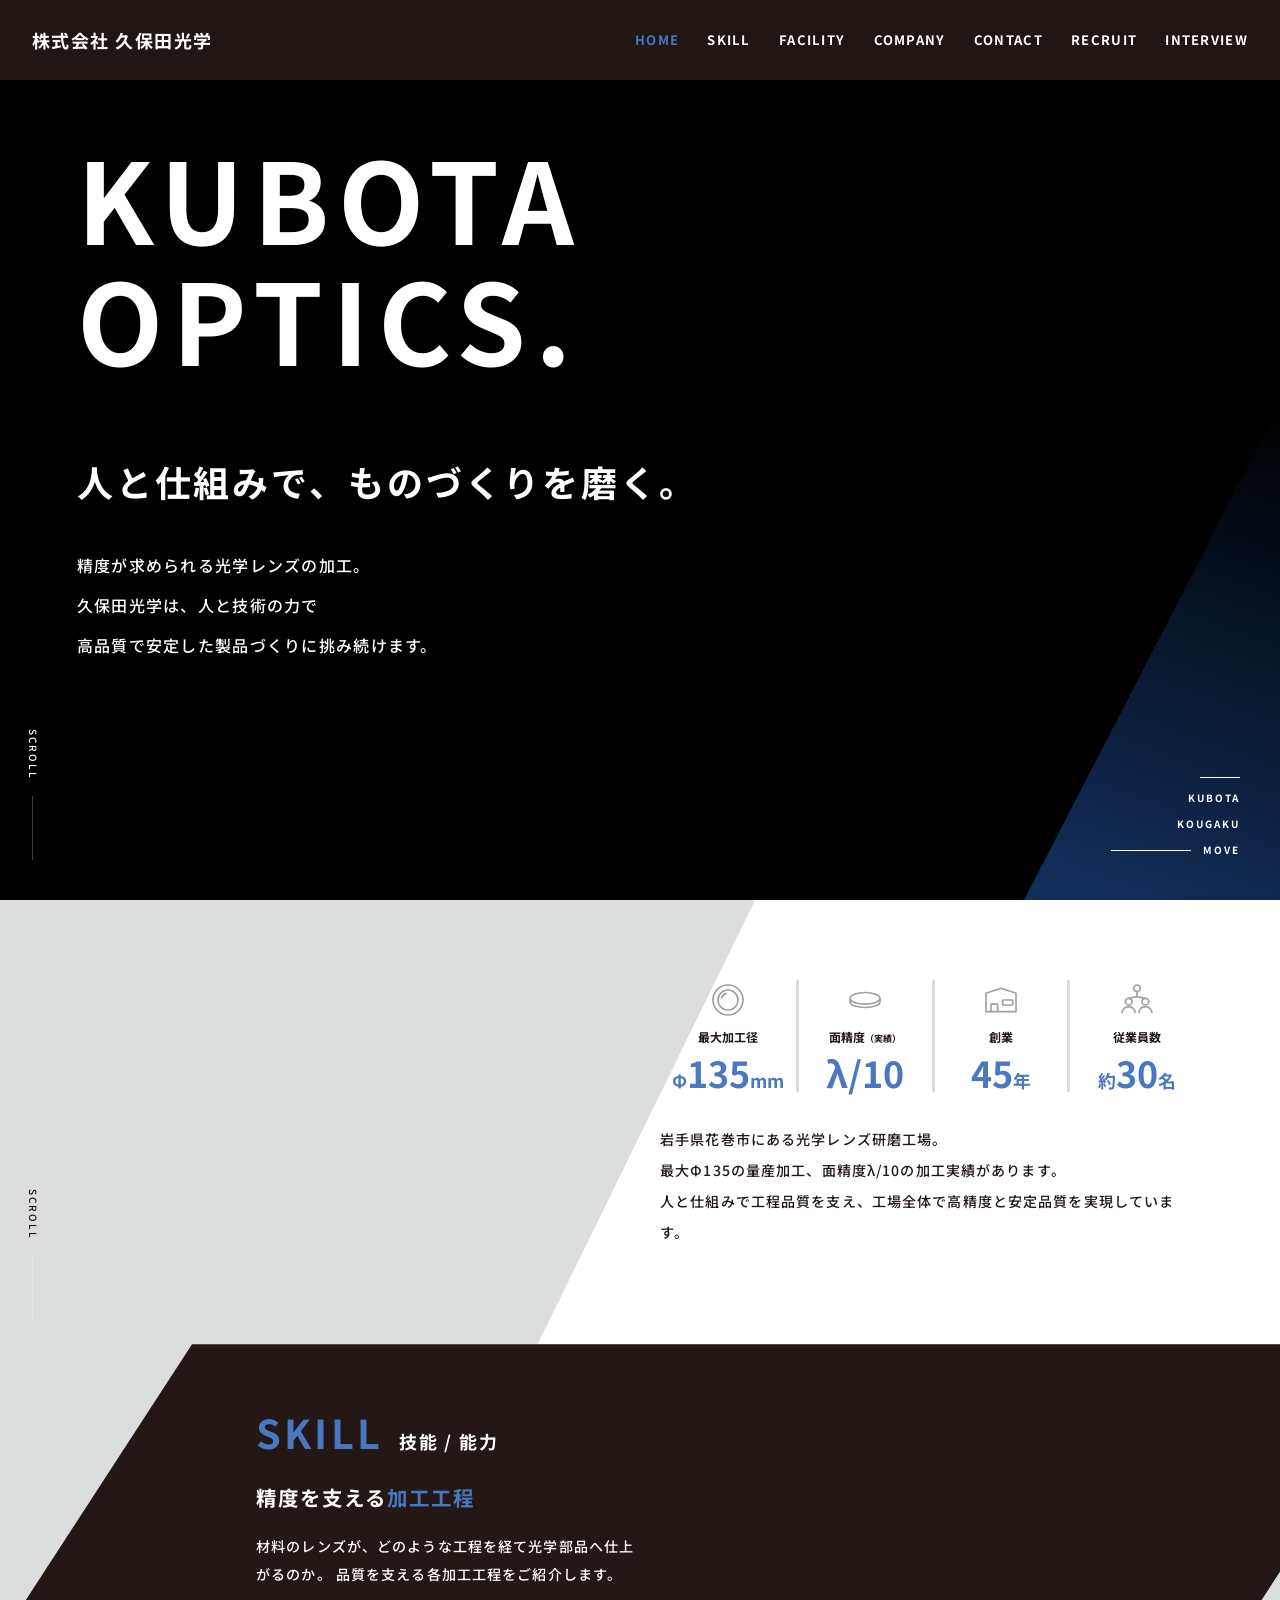
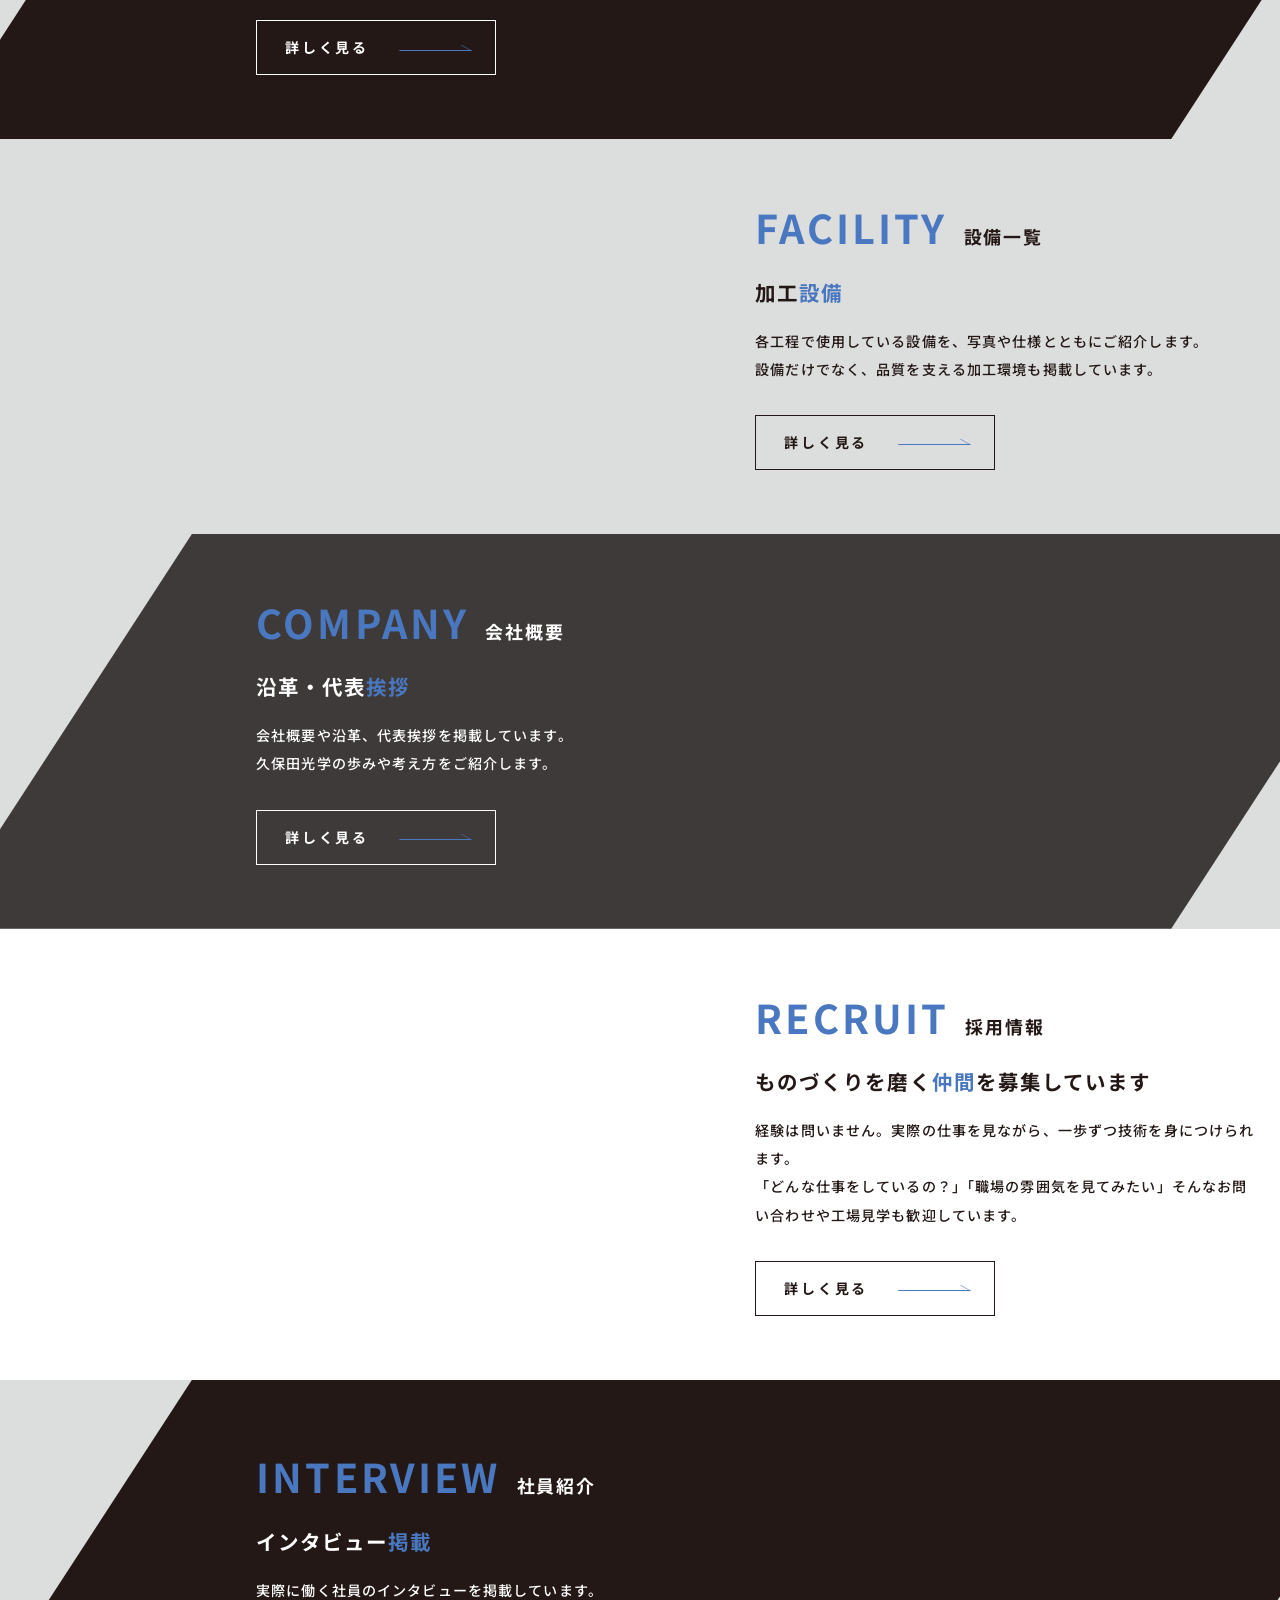
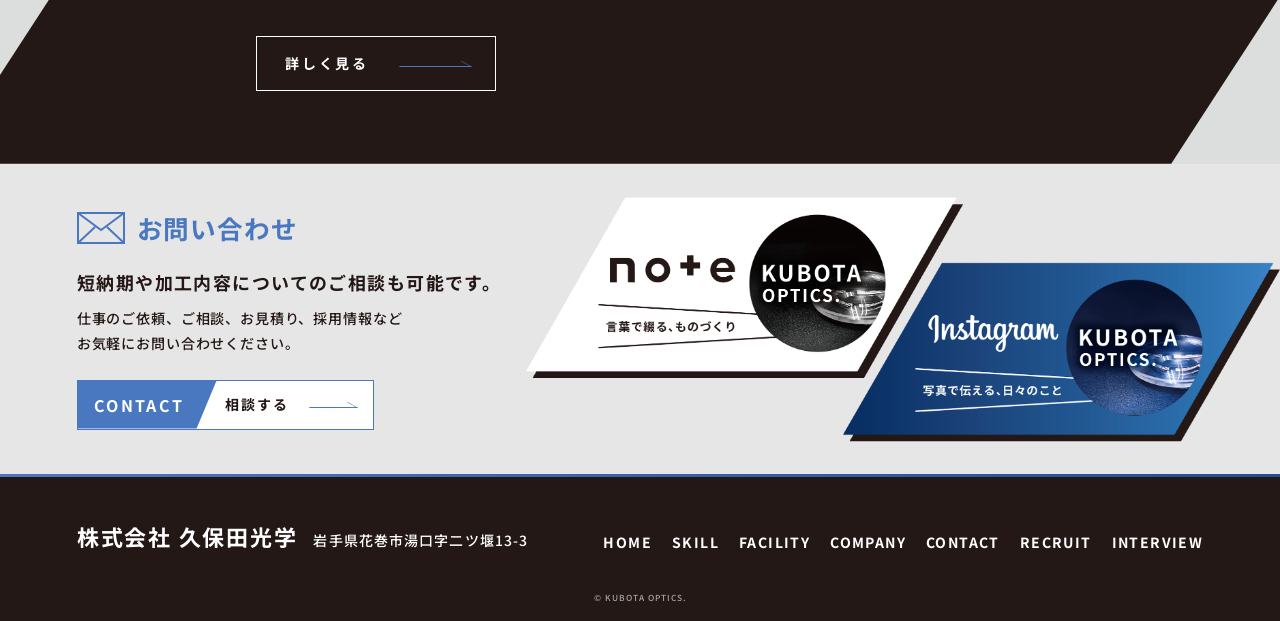
==== commit 16f528a7: "インタビューのカルーセル化、SP用KV動画、本文サイズの統一 - interview: 社員カードを上に移動し、インタビューを左右矢印のカルーセルに（PC） - interview: カード写真を横長" ====
--- a/index.html
+++ b/index.html
@@ -88,7 +88,6 @@
         <section class="p-hero">
           <video
             class="p-hero__video js-hero-video"
-            src="images/top/hero.mp4"
             poster="images/top/hero-poster.jpg"
             autoplay
             muted
@@ -96,7 +95,15 @@
             playsinline
             preload="metadata"
             aria-hidden="true"
-          ></video>
+          >
+            <!-- SP 専用動画（正方形） -->
+            <source
+              media="(max-width: 767px)"
+              src="images/top/hero_mobile.mp4"
+              type="video/mp4"
+            />
+            <source src="images/top/hero.mp4" type="video/mp4" />
+          </video>
 
           <div class="p-hero__inner l-inner">
             <!-- ロゴ分のスペース（実体は .c-logo-mark） -->
@@ -227,7 +234,7 @@
           <a class="c-button" href="skill.html">詳しく見る</a>
         </div>
         <div class="c-split__media js-inview u-fade-left">
-          <div class="c-photo-swap">
+          <a class="c-photo-swap" href="skill.html" tabindex="-1" aria-hidden="true">
             <picture>
               <!-- SP 専用画像 -->
               <source
@@ -251,7 +258,7 @@
               height="731"
               loading="lazy"
             />
-          </div>
+          </a>
         </div>
       </section>
 
@@ -276,7 +283,7 @@
           <a class="c-button" href="facility.html">詳しく見る</a>
         </div>
         <div class="c-split__media js-inview u-fade-right">
-          <div class="c-photo-swap">
+          <a class="c-photo-swap" href="facility.html" tabindex="-1" aria-hidden="true">
             <picture>
               <!-- SP 専用画像 -->
               <source
@@ -300,7 +307,7 @@
               height="731"
               loading="lazy"
             />
-          </div>
+          </a>
         </div>
       </section>
 
@@ -323,7 +330,7 @@
           <a class="c-button" href="company.html">詳しく見る</a>
         </div>
         <div class="c-split__media js-inview u-fade-left">
-          <div class="c-photo-swap">
+          <a class="c-photo-swap" href="company.html" tabindex="-1" aria-hidden="true">
             <picture>
               <!-- SP 専用画像 -->
               <source
@@ -347,7 +354,7 @@
               height="731"
               loading="lazy"
             />
-          </div>
+          </a>
         </div>
       </section>
 
@@ -380,7 +387,7 @@
           <a class="c-button" href="recruit.html">詳しく見る</a>
         </div>
         <div class="c-split__media js-inview u-fade-right">
-          <div class="c-photo-swap">
+          <a class="c-photo-swap" href="recruit.html" tabindex="-1" aria-hidden="true">
             <picture>
               <!-- SP 専用画像 -->
               <source
@@ -404,7 +411,7 @@
               height="731"
               loading="lazy"
             />
-          </div>
+          </a>
         </div>
       </section>
 
@@ -426,7 +433,7 @@
           <a class="c-button" href="interview.html">詳しく見る</a>
         </div>
         <div class="c-split__media js-inview u-fade-left">
-          <div class="c-photo-swap">
+          <a class="c-photo-swap" href="interview.html" tabindex="-1" aria-hidden="true">
             <picture>
               <!-- SP 専用画像 -->
               <source
@@ -450,7 +457,7 @@
               height="731"
               loading="lazy"
             />
-          </div>
+          </a>
         </div>
       </section>
 
@@ -479,7 +486,7 @@
               />です。
             </p>
             <p class="p-top-contact__text">
-              仕事のご依頼、ご相談、お見積り、採用情報などお気軽にお問い合わせください。
+              <span class="u-inline-block">仕事のご依頼、ご相談、お見積り、採用情報など</span><span class="u-inline-block">お気軽にお問い合わせください。</span>
             </p>
             <a class="c-cta-button" href="contact.html">
               <span class="c-cta-button__label">CONTACT</span>
--- a/css/style.css
+++ b/css/style.css
@@ -140,6 +140,9 @@
     "Noto Sans JP", "ヒラギノ角ゴ Pro W3", "Hiragino Kaku Gothic Pro", メイリオ,
     Meiryo, "Arial", sans-serif;
 
+  /* 本文の文字サイズ（説明文・インタビューの回答などで共有） */
+  --font-size-text: clamp(11px, 2.9vw, 16px);
+
   /* スペーシング */
   --spacing-xs: 4px;
   --spacing-sm: 8px;
@@ -169,6 +172,7 @@
 @media (min-width: 1024px) {
   :root {
     --header-height: 80px;
+    --font-size-text: clamp(12px, 1.1vw, 16px);
   }
 }
 
@@ -988,7 +992,7 @@
 
 .c-split__text {
   margin-top: 16px;
-  font-size: 12px;
+  font-size: var(--font-size-text);
   line-height: 2;
   letter-spacing: 0.08em;
 }
@@ -1099,10 +1103,25 @@
   }
 }
 
-/* 「詳しく見る」ホバーで写真をカラーに */
+/* 「詳しく見る」または写真のホバーで写真をカラーに */
 .c-split:has(.c-button:hover, .c-button:focus-visible)
-  .c-photo-swap__img--color {
+  .c-photo-swap__img--color,
+.c-photo-swap:hover .c-photo-swap__img--color {
   opacity: 1;
+}
+
+/*
+  SP：写真は本文の背面にあるため、本文のタップを写真へ通す
+  （写真は clip-path の斜めの範囲だけが反応する）
+*/
+@media (max-width: 767px) {
+  .c-split:has(a.c-photo-swap) .c-split__body {
+    pointer-events: none;
+  }
+
+  .c-split:has(a.c-photo-swap) .c-split__body a {
+    pointer-events: auto;
+  }
 }
 
 /*-------------------------
@@ -1111,6 +1130,7 @@
 -------------------------*/
 .c-photo-swap {
   position: relative;
+  display: block;
 }
 
 /* <picture> で画像を切り替える場合も img の指定がそのまま効くように */
@@ -1562,7 +1582,7 @@
 
 .c-process__text {
   padding: 28px 16px 28px;
-  font-size: 12px;
+  font-size: var(--font-size-text);
   line-height: 2;
   letter-spacing: 0.06em;
   font-feature-settings: "palt";
@@ -1663,7 +1683,6 @@
   .c-process__text {
     grid-area: 3 / 2;
     padding: 1.8vw 0 0;
-    font-size: clamp(12px, 0.97vw, 14px);
     letter-spacing: 0.04em;
   }
 }
@@ -1932,7 +1951,7 @@
 
 .c-feature__text {
   margin-top: 20px;
-  font-size: 12px;
+  font-size: var(--font-size-text);
   line-height: 2;
   letter-spacing: 0.1em;
   color: var(--color-dark);
@@ -1995,9 +2014,7 @@
 
   .c-feature__text {
     margin-top: 2vw;
-    font-size: clamp(12px, 1vw, 15px);
     letter-spacing: 0.04em;
-    font-size: 14px;
   }
 }
 
@@ -2073,27 +2090,19 @@
 }
 
 /*-------------------------
-  l-sticky-area：中の要素が追従する範囲（ページ内ナビなど）
-  l-anchor：ページ内リンクの着地点。固定ヘッダー＋追従ナビの高さぶん下げる
+  l-sticky-area：ページ内ナビと本文をまとめる範囲
+  l-anchor：ページ内リンクの着地点。固定ヘッダーの高さぶん下げる
 -------------------------*/
 .l-sticky-area {
-  --page-nav-height: 0px;
-
   position: relative;
 }
 
 .l-anchor {
-  scroll-margin-top: calc(var(--header-height) + var(--page-nav-height));
-}
-
-@media (min-width: 1024px) {
-  .l-sticky-area {
-    --page-nav-height: calc(7vw + 32px);
-  }
-}
-
-/*-------------------------
-  c-page-nav：ページ内ナビ（PC のみ・スクロールに追従）
+  scroll-margin-top: var(--header-height);
+}
+
+/*-------------------------
+  c-page-nav：ページ内ナビ（PC のみ）
   タブは斜めの形と文字を描き込んだ画像。斜めの余白ぶん重ねて並べる
 -------------------------*/
 .c-page-nav {
@@ -2102,12 +2111,8 @@
 
 @media (min-width: 1024px) {
   .c-page-nav {
-    position: sticky;
-    top: calc(var(--header-height) + 16px);
-    z-index: 20;
     display: block;
     margin: 2.3vw 4.2vw 0 8.3vw;
-    pointer-events: none; /* タブのすき間は下の要素を操作できるように */
   }
 
   .c-page-nav__list {
@@ -2125,7 +2130,6 @@
 
   .c-page-nav__link {
     display: block;
-    pointer-events: auto;
   }
 
   .c-page-nav__link img {
@@ -3502,7 +3506,8 @@
   c-interview-viewer：インタビューの切り替え表示
   SP：社員の一覧を並べ、選んだ社員のインタビューをそのカードの直下に開く
       （一覧と本文の入れ物を display: contents にし、order で交互に並べる）
-  PC：選んだ社員のインタビューを上に大きく表示。下に丸印と社員の一覧
+  PC：上に社員の一覧と丸印、下に選んだ社員のインタビューを大きく表示。
+      左右の矢印で前後の社員へ切り替え（カルーセル）
 -------------------------*/
 .c-interview-viewer {
   display: flex;
@@ -3510,6 +3515,7 @@
   gap: 12px;
 }
 
+.c-interview-viewer__stage,
 .c-interview-viewer__panels,
 .c-interview-viewer__list {
   display: contents;
@@ -3538,7 +3544,8 @@
   }
 }
 
-.c-interview-viewer__dots {
+.c-interview-viewer__dots,
+.c-interview-viewer .c-interview-viewer__arrow {
   display: none;
 }
 
@@ -3564,7 +3571,56 @@
 
   .c-interview-viewer__panels > .is-open {
     animation: none;
-    transition: opacity 0.5s var(--ease-out);
+  }
+
+  /* 矢印・丸印で切り替えたときは、進む向きから滑り込ませる */
+  .c-interview-viewer.is-slide-next .c-interview-viewer__panels > .is-open {
+    animation: interview-slide-next 0.6s var(--ease-out) both;
+  }
+
+  .c-interview-viewer.is-slide-prev .c-interview-viewer__panels > .is-open {
+    animation: interview-slide-prev 0.6s var(--ease-out) both;
+  }
+
+  @keyframes interview-slide-next {
+    from {
+      opacity: 0;
+      translate: 6% 0;
+    }
+  }
+
+  @keyframes interview-slide-prev {
+    from {
+      opacity: 0;
+      translate: -6% 0;
+    }
+  }
+
+  /* 矢印はインタビューの左右の枠線上に、上下中央で重ねる */
+  .c-interview-viewer__stage {
+    position: relative;
+    display: block;
+    margin-top: 1.9vw;
+  }
+
+  .c-interview-viewer__panels {
+    overflow: clip;
+  }
+
+  .c-interview-viewer .c-interview-viewer__arrow {
+    position: absolute;
+    top: 50%;
+    z-index: 1;
+    display: grid;
+    translate: -50% -50%;
+  }
+
+  .c-interview-viewer__arrow--prev {
+    left: 0;
+  }
+
+  .c-interview-viewer__arrow--next {
+    left: 100%;
   }
 
   .c-interview-viewer__dots {
@@ -3597,7 +3653,6 @@
     display: grid;
     grid-template-columns: repeat(5, minmax(0, 1fr));
     gap: 1.2vw;
-    margin-top: 2.4vw;
   }
 }
 
@@ -3708,7 +3763,7 @@
 .c-interview__answer {
   margin-top: 6px;
   padding-left: 1em;
-  font-size: clamp(11px, 2.9vw, 16px);
+  font-size: var(--font-size-text);
   line-height: 1.75;
 }
 
@@ -3753,10 +3808,12 @@
     font-size: clamp(16px, 1.75vw, 26px);
   }
 
+  /* 写真の幅に収まらないときは折り返す（右の Q&A に重ならないように） */
   .c-interview__name {
     margin-top: 0.8vw;
-    font-size: clamp(20px, 2vw, 30px);
-    letter-spacing: 0.06em;
+    font-size: clamp(18px, 1.75vw, 28px);
+    letter-spacing: 0.04em;
+    white-space: normal;
   }
 
   .c-interview__meta {
@@ -3776,13 +3833,12 @@
   .c-interview__answer {
     margin-top: 0.6vw;
     padding-left: 1.6em;
-    font-size: clamp(12px, 1.1vw, 16px);
   }
 }
 
 /*-------------------------
   c-staff-card：社員カード（写真＋プロフィール）。選択中は is-current で青い枠
-  SP：写真の右にプロフィール / PC：写真の下にプロフィール
+  SP：写真の右にプロフィール / PC：「PROFILE」→ 写真 → 名前・入社年の順に縦並び
 -------------------------*/
 .c-staff-card {
   display: grid;
@@ -3849,14 +3905,23 @@
 @media (min-width: 1024px) {
   .c-staff-card {
     grid-template-columns: minmax(0, 1fr);
-    align-items: start;
-    gap: 1.2vw;
+    align-content: start;
+    gap: 0;
     height: 100%;
-    padding: 1.8vw 1.9vw 2vw;
+    padding: 1.1vw 1.5vw 1.3vw;
+  }
+
+  /* 本文の入れ物を外し、「PROFILE」だけ写真の上へ */
+  .c-staff-card__body {
+    display: contents;
+  }
+
+  .c-staff-card__label {
+    order: -1;
+    margin-bottom: 0.5vw;
   }
 
   .c-staff-card__img {
-    aspect-ratio: 553 / 794;
     transition: opacity var(--transition-speed);
   }
 
@@ -3869,12 +3934,14 @@
   }
 
   .c-staff-card__name {
+    margin-top: 0.9vw;
     font-size: clamp(14px, 1.5vw, 22px);
     letter-spacing: -0.02em;
     white-space: nowrap;
   }
 
   .c-staff-card__join {
+    margin-top: 0.3vw;
     font-size: clamp(10px, 0.85vw, 13px);
   }
 }
@@ -4353,6 +4420,42 @@
 }
 
 /*-------------------------
+  c-arrow-button：丸い矢印ボタン（右向き。--prev で左向き）
+-------------------------*/
+.c-arrow-button {
+  display: inline-grid;
+  place-items: center;
+  width: clamp(36px, 2.9vw, 48px);
+  aspect-ratio: 1;
+  border-radius: 50%;
+  background-color: var(--color-main);
+  color: var(--color-white);
+  cursor: pointer;
+  transition: background-color var(--transition-speed);
+}
+
+.c-arrow-button::before {
+  content: "";
+  width: 28%;
+  aspect-ratio: 1;
+  margin-left: -10%;
+  border-top: 2px solid currentColor;
+  border-right: 2px solid currentColor;
+  rotate: 45deg;
+}
+
+.c-arrow-button--prev::before {
+  margin-right: -10%;
+  margin-left: 0;
+  rotate: -135deg;
+}
+
+.c-arrow-button:hover,
+.c-arrow-button:focus-visible {
+  background-color: var(--color-main-dark);
+}
+
+/*-------------------------
   c-contact-band：お問い合わせ導線＋SNS バナー（下層ページ共通）
 -------------------------*/
 .c-contact-band {
@@ -4373,7 +4476,7 @@
 
 .c-contact-band__text {
   margin-top: 8px;
-  font-size: 12px;
+  font-size: var(--font-size-text);
 }
 
 .c-contact-band__button {
@@ -4407,7 +4510,6 @@
 
   .c-contact-band__text {
     margin-top: 4px;
-    font-size: 11px;
   }
 
   .c-contact-band__button {
@@ -4638,7 +4740,7 @@
 
 .p-about__text {
   margin-top: 32px;
-  font-size: 12px;
+  font-size: var(--font-size-text);
   line-height: 2.2;
   letter-spacing: 0.08em;
 }
@@ -4671,12 +4773,6 @@
   }
 }
 
-@media (min-width: 1024px) {
-  .p-about__text {
-    font-size: 13px;
-  }
-}
-
 /*-------------------------
   p-top-contact
 -------------------------*/
@@ -4717,7 +4813,7 @@
 
 .p-top-contact__text {
   margin-top: 8px;
-  font-size: 14px;
+  font-size: var(--font-size-text);
   letter-spacing: 0.06em;
 }
 
